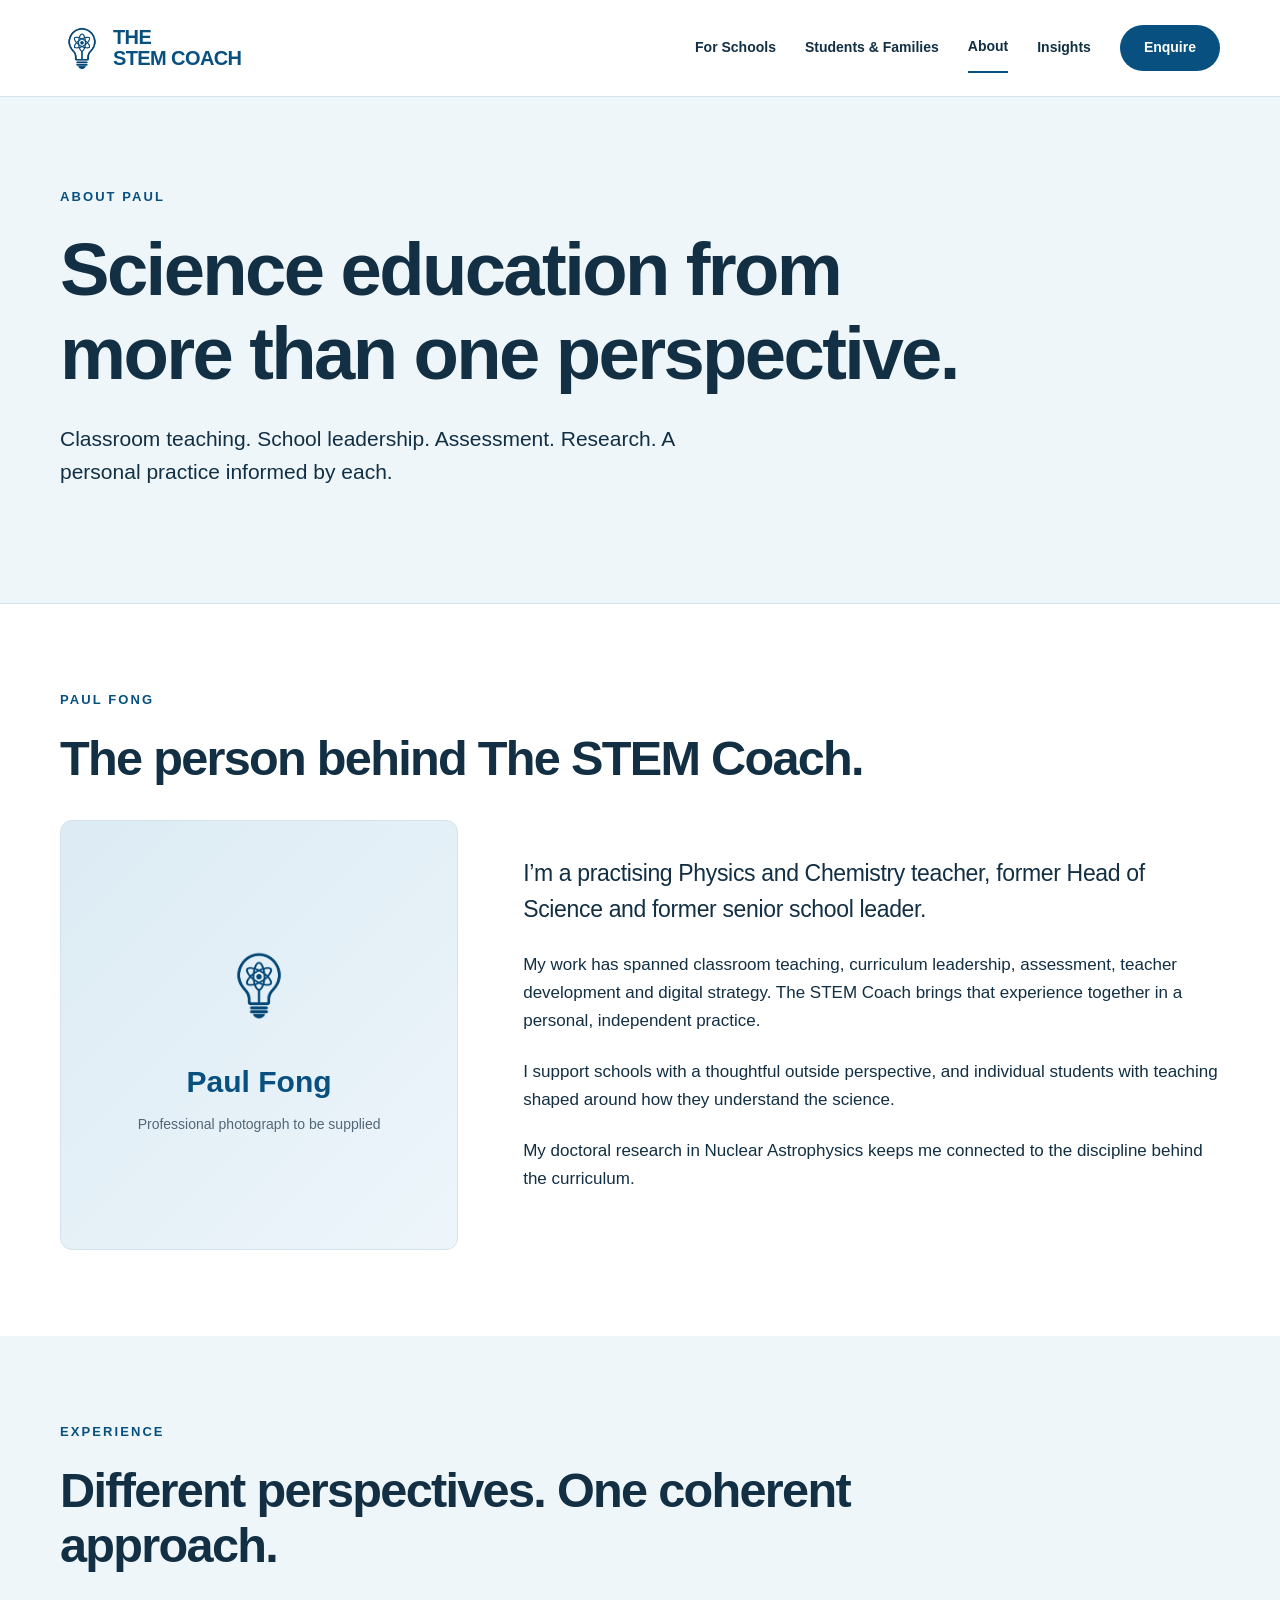
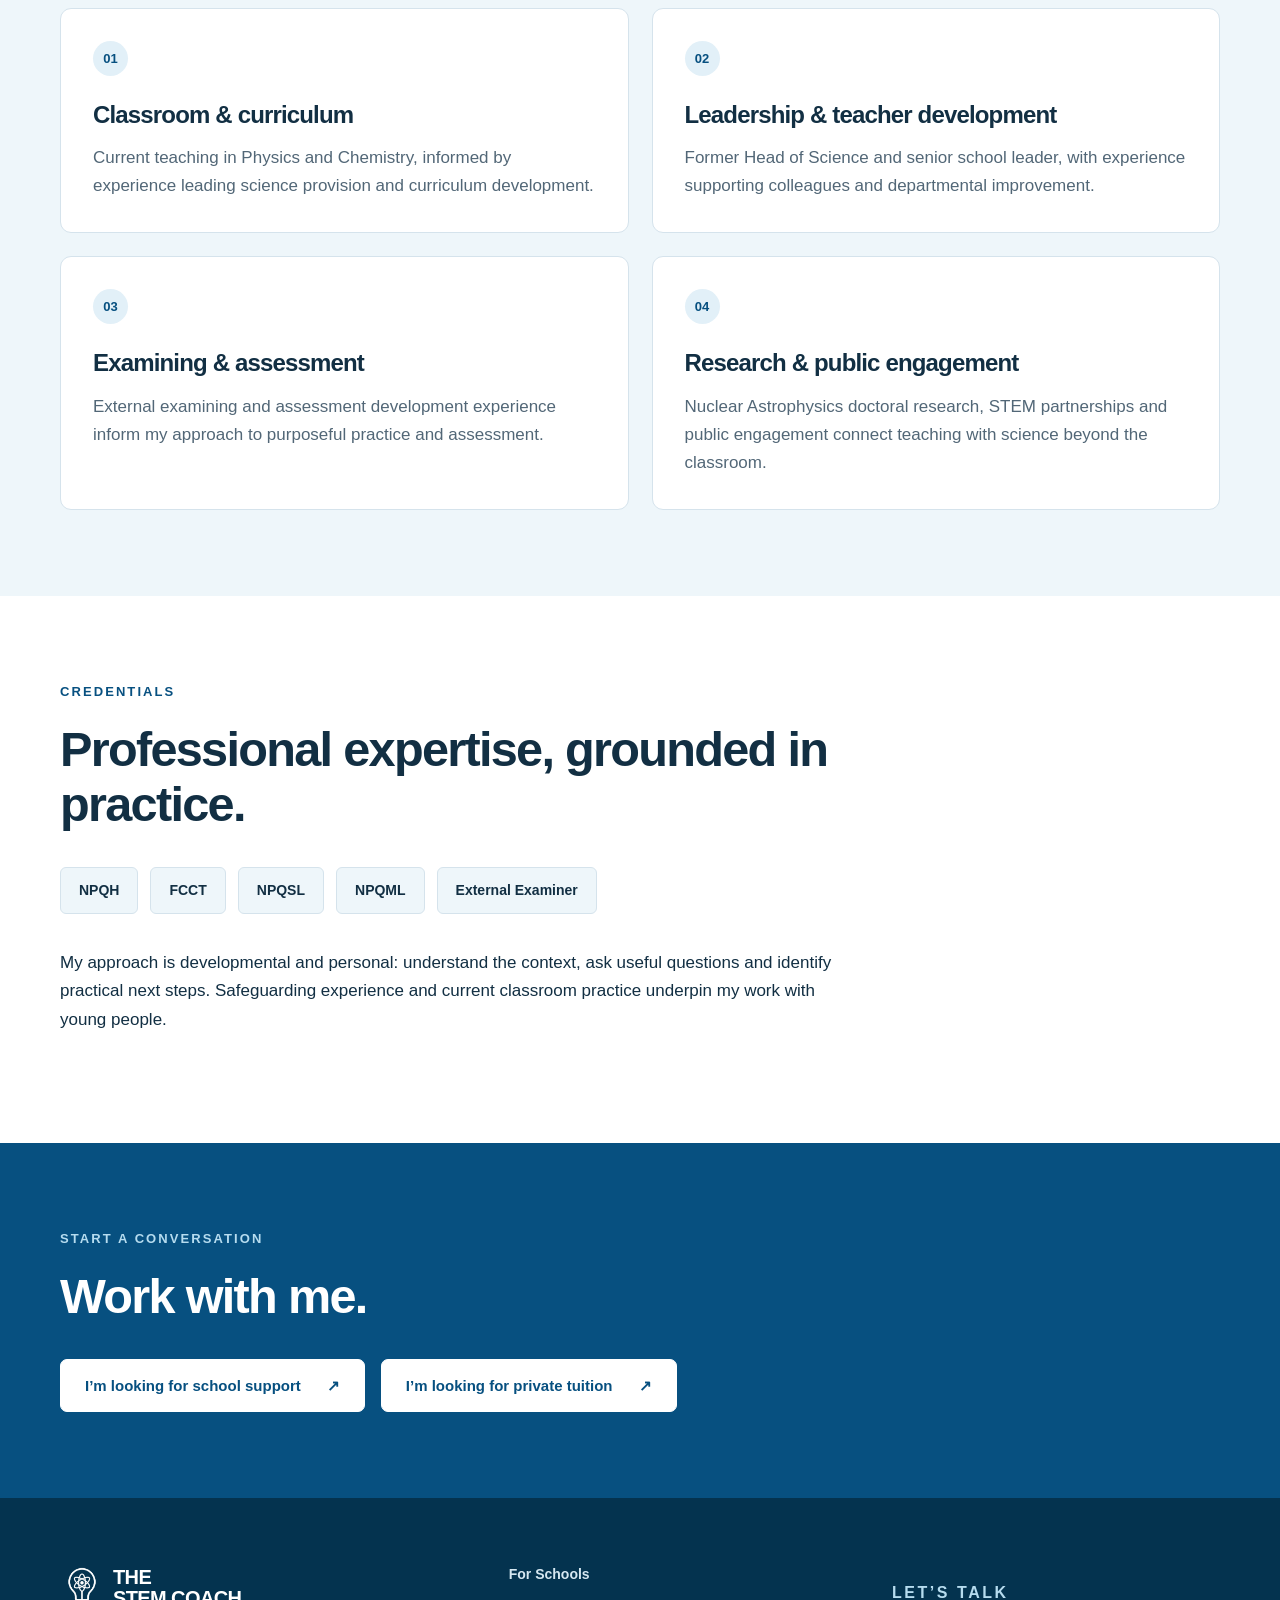
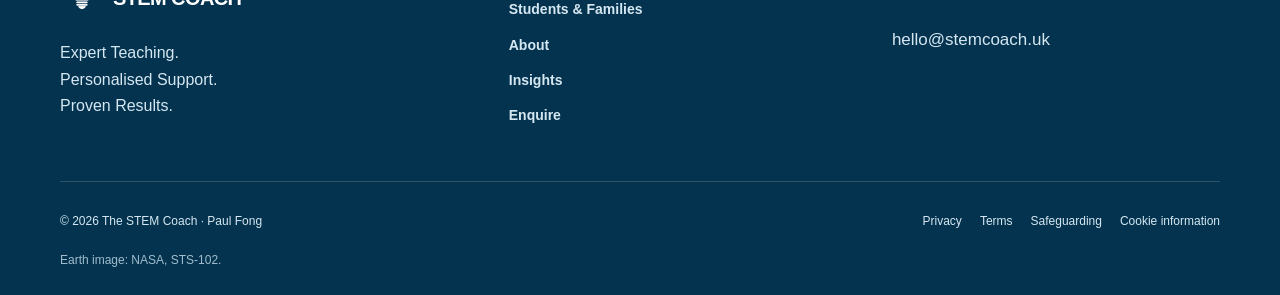
==== about/index.html @ f901c946 "Add files via upload" ====
<!doctype html><html lang="en-GB"><head><meta charset="UTF-8"><meta name="viewport" content="width=device-width,initial-scale=1"><title>About Paul Fong | The STEM Coach</title><meta name="description" content="Meet Paul Fong: Physics and Chemistry teacher, former school leader, examiner, NPQH, FCCT and Nuclear Astrophysics doctoral researcher."><meta property="og:title" content="About Paul Fong | The STEM Coach"><meta property="og:description" content="Meet Paul Fong: Physics and Chemistry teacher, former school leader, examiner, NPQH, FCCT and Nuclear Astrophysics doctoral researcher."><meta property="og:type" content="website"><meta property="og:locale" content="en_GB"><link rel="icon" href="/favicon.svg" type="image/svg+xml"><link rel="stylesheet" href="/style.css"><script defer src="/app.js"></script></head><body><a class="skip" href="#main">Skip to content</a><header><div class="wrap nav-wrap"><a class="brand" href="/" aria-label="The STEM Coach home"><img class="brand-mark" src="/stem-coach-logo.png" alt="" width="44" height="60"><span>THE<br>STEM COACH</span></a><button class="menu-toggle" aria-label="Open navigation" aria-expanded="false" aria-controls="main-nav">Menu <span>☰</span></button><nav id="main-nav" aria-label="Main navigation"><a href="/schools" class=" " >For Schools</a><a href="/tuition" class=" " >Students & Families</a><a href="/about" class="active " aria-current=page>About</a><a href="/insights" class=" " >Insights</a><a href="/enquire" class=" nav-cta" >Enquire</a></nav></div></header><main id="main"><section class="hero inner"><div class="wrap"><p class="eyebrow">ABOUT PAUL</p><h1>Science education from<br>more than one perspective.</h1><p class="lede">Classroom teaching. School leadership. Assessment. Research. A personal practice informed by each.</p><div class="actions"></div></div></section><section class="section "><div class="wrap"><p class="eyebrow">PAUL FONG</p><h2>The person behind The STEM Coach.</h2><div class="bio"><div class="portrait"><img class="portrait-mark" src="/stem-coach-logo.png" alt="" width="70" height="100"><p>Paul Fong</p><small>Professional photograph to be supplied</small></div><div><p class="large">I’m a practising Physics and Chemistry teacher, former Head of Science and former senior school leader.</p><p>My work has spanned classroom teaching, curriculum leadership, assessment, teacher development and digital strategy. The STEM Coach brings that experience together in a personal, independent practice.</p><p>I support schools with a thoughtful outside perspective, and individual students with teaching shaped around how they understand the science.</p><p>My doctoral research in Nuclear Astrophysics keeps me connected to the discipline behind the curriculum.</p></div></div></div></section><section class="section pale"><div class="wrap"><p class="eyebrow">EXPERIENCE</p><h2>Different perspectives. One coherent approach.</h2><div class="grid "><article class="card"><span class="number">01</span><h3>Classroom & curriculum</h3><p>Current teaching in Physics and Chemistry, informed by experience leading science provision and curriculum development.</p></article><article class="card"><span class="number">02</span><h3>Leadership & teacher development</h3><p>Former Head of Science and senior school leader, with experience supporting colleagues and departmental improvement.</p></article><article class="card"><span class="number">03</span><h3>Examining & assessment</h3><p>External examining and assessment development experience inform my approach to purposeful practice and assessment.</p></article><article class="card"><span class="number">04</span><h3>Research & public engagement</h3><p>Nuclear Astrophysics doctoral research, STEM partnerships and public engagement connect teaching with science beyond the classroom.</p></article></div></div></section><section class="section "><div class="wrap"><p class="eyebrow">CREDENTIALS</p><h2>Professional expertise, grounded in practice.</h2><div class="credential-strip"><span>NPQH</span><span>FCCT</span><span>NPQSL</span><span>NPQML</span><span>External Examiner</span></div><p class="narrow">My approach is developmental and personal: understand the context, ask useful questions and identify practical next steps. Safeguarding experience and current classroom practice underpin my work with young people.</p></div></section><section class="section blue"><div class="wrap"><p class="eyebrow">START A CONVERSATION</p><h2>Work with me.</h2><div class="actions"><a class="button light" href="/enquire?type=school">I’m looking for school support <span aria-hidden="true">↗</span></a><a class="button light" href="/enquire?type=tuition">I’m looking for private tuition <span aria-hidden="true">↗</span></a></div></div></section></main><footer><div class="wrap"><div class="footer-top"><div><a class="brand" href="/" aria-label="The STEM Coach home"><img class="brand-mark" src="/stem-coach-logo.png" alt="" width="44" height="60"><span>THE<br>STEM COACH</span></a><p>Expert Teaching.<br>Personalised Support.<br>Proven Results.</p></div><nav aria-label="Footer navigation"><a href="/schools">For Schools</a><a href="/tuition">Students & Families</a><a href="/about">About</a><a href="/insights">Insights</a><a href="/enquire">Enquire</a></nav><div><p class="eyebrow">LET’S TALK</p><a href="mailto:hello@stemcoach.uk">hello@stemcoach.uk</a></div></div><div class="footer-bottom"><span>© 2026 The STEM Coach · Paul Fong</span><div><a href="/privacy">Privacy</a><a href="/terms">Terms</a><a href="/safeguarding">Safeguarding</a><a href="/cookies">Cookie information</a></div></div><p class="image-credit">Earth image: NASA, STS-102.</p></div></footer></body></html>
---- style.css ----
:root{--blue:#075080;--deep:#04334f;--ink:#122f43;--muted:#526777;--pale:#eef6fa;--line:#d5e3ec;--white:#fff}*{box-sizing:border-box}html{scroll-behavior:smooth;scroll-padding-top:110px}body{margin:0;color:var(--ink);font-family:Arial,Helvetica,sans-serif;font-size:17px;line-height:1.65}h1,h2,h3,p{margin-top:0}h1,h2,h3{letter-spacing:-.035em;line-height:1.13}h1{font-size:clamp(2.7rem,5.8vw,5rem);max-width:950px;margin-bottom:26px}h2{font-size:clamp(2rem,3.8vw,3.2rem);max-width:820px;margin-bottom:35px}h3{font-size:1.5rem;margin-bottom:16px}p{margin-bottom:23px}a{color:var(--blue);text-decoration:none}a:hover{text-decoration:underline}button,input,textarea,select{font:inherit}button,a,input,textarea,select,summary{outline-offset:5px}*:focus-visible{outline:3px solid #2385bd}.wrap{width:min(1160px,calc(100% - 72px));margin:auto}.skip{position:fixed;top:-100px;left:15px;z-index:20;background:white;padding:14px}.skip:focus{top:10px}header{background:rgba(255,255,255,.98);border-bottom:1px solid var(--line);position:sticky;top:0;z-index:10}.nav-wrap{display:flex;align-items:center;justify-content:space-between;min-height:96px;gap:24px}.brand{display:flex;align-items:center;gap:9px;font-size:20px;line-height:1.05;font-weight:800;letter-spacing:-.03em;color:var(--blue);flex-shrink:0}.brand:hover{text-decoration:none}.brand svg{width:44px;height:60px}nav{display:flex;gap:29px;align-items:center}nav a{font-size:14px;font-weight:600;color:var(--ink);white-space:nowrap;padding:12px 0}.nav-cta{background:var(--blue);color:white;padding:11px 24px;border-radius:30px}nav .active:not(.nav-cta){border-bottom:2px solid var(--blue)}.menu-toggle{display:none}.hero{padding:90px 0 86px}.hero .lede{font-size:21px;max-width:680px;line-height:1.6}.hero.inner{background:var(--pale);border-bottom:1px solid var(--line)}.hero.earth{color:white;background:linear-gradient(90deg,rgba(0,24,41,.92),rgba(0,37,60,.54)),url('/earth.jpg') center 54%/cover;min-height:630px;display:flex;align-items:center}.hero.earth h1{font-size:clamp(3.3rem,6.8vw,5.9rem);max-width:900px}.eyebrow{font-size:13px;font-weight:700;letter-spacing:.16em;color:var(--blue);margin-bottom:20px;line-height:1.6}.earth .eyebrow,.blue .eyebrow{color:#b6dcef}.actions{display:flex;flex-wrap:wrap;gap:16px;align-items:center;margin-top:28px}.button{display:inline-flex;align-items:center;justify-content:space-between;gap:26px;background:var(--blue);color:white;border:1px solid var(--blue);padding:15px 24px;border-radius:7px;font-size:15px;font-weight:700;line-height:1.4;cursor:pointer;min-height:52px;transition:background .2s,transform .2s}.button:hover{background:var(--deep);text-decoration:none;transform:translateY(-2px)}.button.light{background:white;color:var(--blue);border-color:white}.button.light:hover{background:#e6f3fa}.earth .button:first-child{background:rgba(4,76,123,.7);color:white;border-color:#b6dcef}.text-link{padding:14px 10px;font-size:15px;font-weight:700}.credentials{font-size:14px;color:#d5e8f5;margin-top:42px;margin-bottom:0}.subject-line{font-size:15px;font-weight:600;margin:0}.section{padding:86px 0}.pale{background:var(--pale)}.blue{background:var(--blue);color:white}.routes{display:grid;grid-template-columns:1fr 1fr;gap:28px}.route{border:1px solid var(--line);border-radius:12px;padding:43px;background:var(--pale)}.route:nth-child(2){background:white}.route h3{font-size:2.3rem}.route p:not(.eyebrow){max-width:430px;color:var(--muted)}.split{display:grid;grid-template-columns:1.3fr 1fr;gap:70px;align-items:center}.large{font-size:23px;line-height:1.6;letter-spacing:-.015em}.narrow{max-width:800px}.price-panel{padding:34px 38px;border-radius:12px;background:white;border:1px solid var(--line)}.price{font-size:3.5rem;line-height:1.2;font-weight:700;letter-spacing:-.045em;margin-bottom:12px;color:var(--blue)}.price span{font-size:18px;font-weight:400;letter-spacing:0}.inline-price{font-size:26px;font-weight:700;color:var(--blue)}.inline-price span{font-size:17px;font-weight:400}blockquote{margin:0;border-left:3px solid var(--blue);padding-left:36px;font-size:clamp(1.8rem,3vw,2.65rem);font-weight:700;line-height:1.3;letter-spacing:-.025em}.grid{display:grid;grid-template-columns:repeat(3,1fr);gap:23px}.grid:has(> :nth-child(4)){grid-template-columns:repeat(2,1fr)}.grid.two{grid-template-columns:repeat(2,1fr)}.card{padding:32px;background:white;border:1px solid var(--line);border-radius:11px}.card p{color:var(--muted);margin-bottom:0}.card .price{color:var(--blue);margin-bottom:18px}.card .button{margin-top:25px}.number{display:inline-flex;align-items:center;justify-content:center;width:35px;height:35px;font-size:13px;font-weight:700;color:var(--blue);background:#e2f0f8;border-radius:50%;margin-bottom:25px}.process .card{border-top:3px solid var(--blue)}.bio{display:grid;grid-template-columns:.8fr 1.4fr;gap:65px;align-items:center}.portrait{border:1px solid var(--line);border-radius:12px;background:linear-gradient(135deg,#dcebf4,#edf5fa);min-height:430px;display:flex;flex-direction:column;align-items:center;justify-content:center;text-align:center;color:var(--blue);padding:30px}.portrait svg{width:70px;height:100px}.portrait p{font-size:30px;font-weight:700;margin:22px 0 7px}.portrait small{font-size:14px;color:var(--muted)}.credentials-grid{display:grid;grid-template-columns:1fr 1fr;gap:8px 28px;margin:30px 0}.credentials-grid h3{font-size:12px;letter-spacing:.12em;text-transform:uppercase;margin-bottom:7px;color:var(--blue)}.credentials-grid p{font-size:15px;line-height:1.6;margin-bottom:17px}.ticks{padding-left:20px}.ticks li{padding-left:6px;margin-bottom:12px}.faqs{max-width:900px}details{border-bottom:1px solid var(--line)}summary{display:flex;align-items:center;justify-content:space-between;gap:20px;list-style:none;cursor:pointer;font-weight:600;padding:24px 0}summary::-webkit-details-marker{display:none}summary span{font-size:25px;color:var(--blue)}details[open] summary span{transform:rotate(45deg)}details p{max-width:780px;color:var(--muted);padding-right:30px}.credential-strip,.category-list{display:flex;flex-wrap:wrap;gap:12px;margin-bottom:35px}.credential-strip span,.category-list span{padding:11px 18px;border:1px solid var(--line);background:var(--pale);border-radius:6px;font-size:14px;font-weight:600}.article-placeholder small{display:block;margin-top:28px;font-size:13px;line-height:1.6;color:var(--muted)}.enquiry-layout{display:grid;grid-template-columns:1.8fr 1fr;gap:70px}form{max-width:760px}fieldset{padding:0;border:0;margin:0 0 30px}legend{font-weight:600;margin-bottom:15px}.type-options{display:flex;flex-wrap:wrap;gap:12px}.type-options label{padding:13px 15px;border:1px solid var(--line);border-radius:7px;font-size:14px;margin:0;cursor:pointer;background:var(--pale)}.type-options input{width:auto;margin-right:6px}.field-grid{display:grid;grid-template-columns:1fr 1fr;gap:20px}label{display:block;font-size:15px;font-weight:600;margin-bottom:22px}input:not([type=radio]),select,textarea{display:block;width:100%;border:1px solid #aebfcb;border-radius:5px;background:white;padding:13px 14px;margin-top:9px;color:var(--ink);min-height:49px}textarea{resize:vertical}.form-note{font-size:14px;color:var(--muted)}aside{background:var(--pale);padding:32px;border-radius:10px;align-self:start}aside h3{font-size:27px}aside p{font-size:16px}.email{font-size:16px;font-weight:600;overflow-wrap:anywhere}hr{border:0;border-top:1px solid var(--line);margin:28px 0}.confirmation{padding:25px;background:var(--pale);border:1px solid var(--line);border-radius:7px;margin-top:30px}.confirmation textarea{font-size:14px}.confirmation button{margin-top:18px}footer{background:var(--deep);color:#d5e7f1;padding:60px 0 24px}footer .brand{color:white}footer a{color:#d5e7f1}footer .eyebrow{color:#b6dcef}.footer-top{display:grid;grid-template-columns:1.2fr 1fr 1fr;gap:55px}.footer-top p{font-size:16px;margin-top:22px}.footer-top nav{display:flex;flex-direction:column;align-items:flex-start;gap:2px}.footer-top nav a{font-size:14px;padding:5px 0}.footer-bottom{display:flex;justify-content:space-between;gap:25px;padding-top:30px;margin-top:38px;border-top:1px solid #315368;font-size:12px}.footer-bottom div{display:flex;flex-wrap:wrap;gap:18px}.image-credit{font-size:12px;color:#a1bdcd;margin:20px 0 0}@media(min-width:1400px){.hero.earth{min-height:700px}}@media(max-width:1000px){nav{gap:17px}.nav-wrap{min-height:86px}.brand{font-size:17px}.wrap{width:calc(100% - 48px)}.section{padding:65px 0}.split,.bio{gap:35px}.enquiry-layout{gap:30px}.route{padding:30px}.grid{grid-template-columns:repeat(2,1fr)}.portrait{min-height:380px}}@media(max-width:760px){.wrap{width:calc(100% - 36px)}.nav-wrap{min-height:78px}.brand{font-size:17px}.brand svg{height:45px;width:34px}.menu-toggle{display:flex;gap:12px;align-items:center;padding:10px 13px;border:1px solid var(--line);border-radius:5px;background:white;color:var(--blue);font-size:14px;min-height:44px}header nav{display:none;position:absolute;left:0;right:0;top:100%;background:white;border-bottom:1px solid var(--line);padding:15px 20px 22px;align-items:stretch;gap:0}header nav.open{display:flex;flex-direction:column}header nav a{padding:14px 10px}header nav .nav-cta{margin-top:8px;text-align:center}.hero{padding:53px 0}.hero.earth{min-height:570px;background-position:58% center}.hero.earth h1{font-size:3.5rem}.hero .lede{font-size:18px}.hero .lede br{display:none}.credentials{font-size:12px;line-height:1.8;margin-top:30px}.actions{gap:12px}.hero .actions .button{width:100%}.section{padding:53px 0}h2{margin-bottom:27px}.eyebrow{font-size:12px;margin-bottom:16px}.routes,.split,.bio,.enquiry-layout,.grid,.grid.two,.grid:has(> :nth-child(4)){grid-template-columns:1fr;gap:22px}.route{padding:29px}.route h3{font-size:2rem}.large{font-size:20px}.price-panel{padding:28px}.card{padding:27px}.bio .portrait{min-height:280px}.credentials-grid{gap:10px 18px}.blue .actions .button{width:100%}blockquote{padding-left:25px;margin:10px 0}.field-grid{grid-template-columns:1fr;gap:0}.type-options{flex-direction:column}.type-options label{min-height:48px}aside{padding:28px}.footer-top{grid-template-columns:1fr 1fr;gap:30px}.footer-top>div:last-child{grid-column:1/-1}.footer-bottom{flex-direction:column}.footer-bottom div{gap:13px}.subject-line{font-size:14px;width:100%;margin-top:8px}.inline-price{width:100%}.inline-price span{font-size:15px}}@media(prefers-reduced-motion:reduce){html{scroll-behavior:auto}*{transition:none!important}}

/* Supplied STEM Coach brand mark, recoloured for each surface. */
.brand-mark{width:44px;height:60px;object-fit:contain;flex-shrink:0}
footer .brand-mark{filter:brightness(0) invert(1)}
.portrait-mark{width:70px;height:100px;object-fit:contain}
@media(max-width:760px){.brand-mark{width:34px;height:45px}}
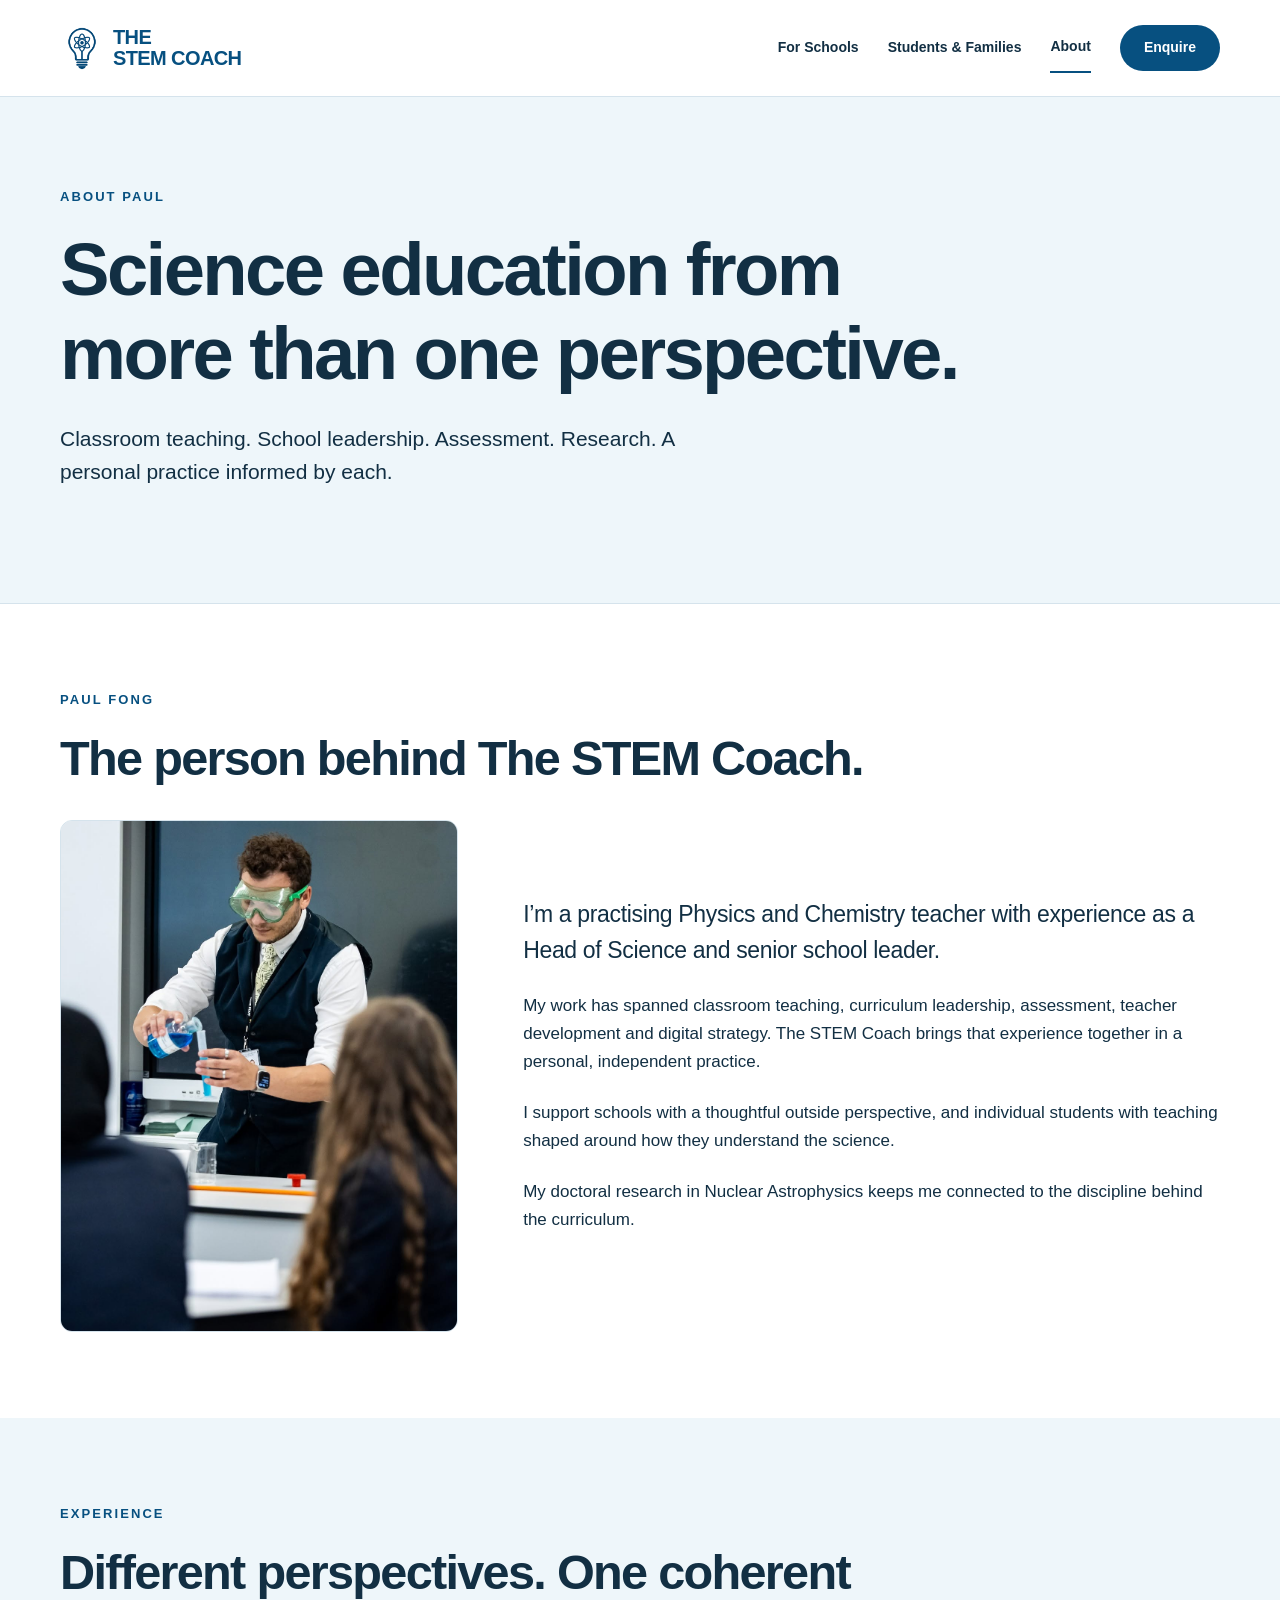
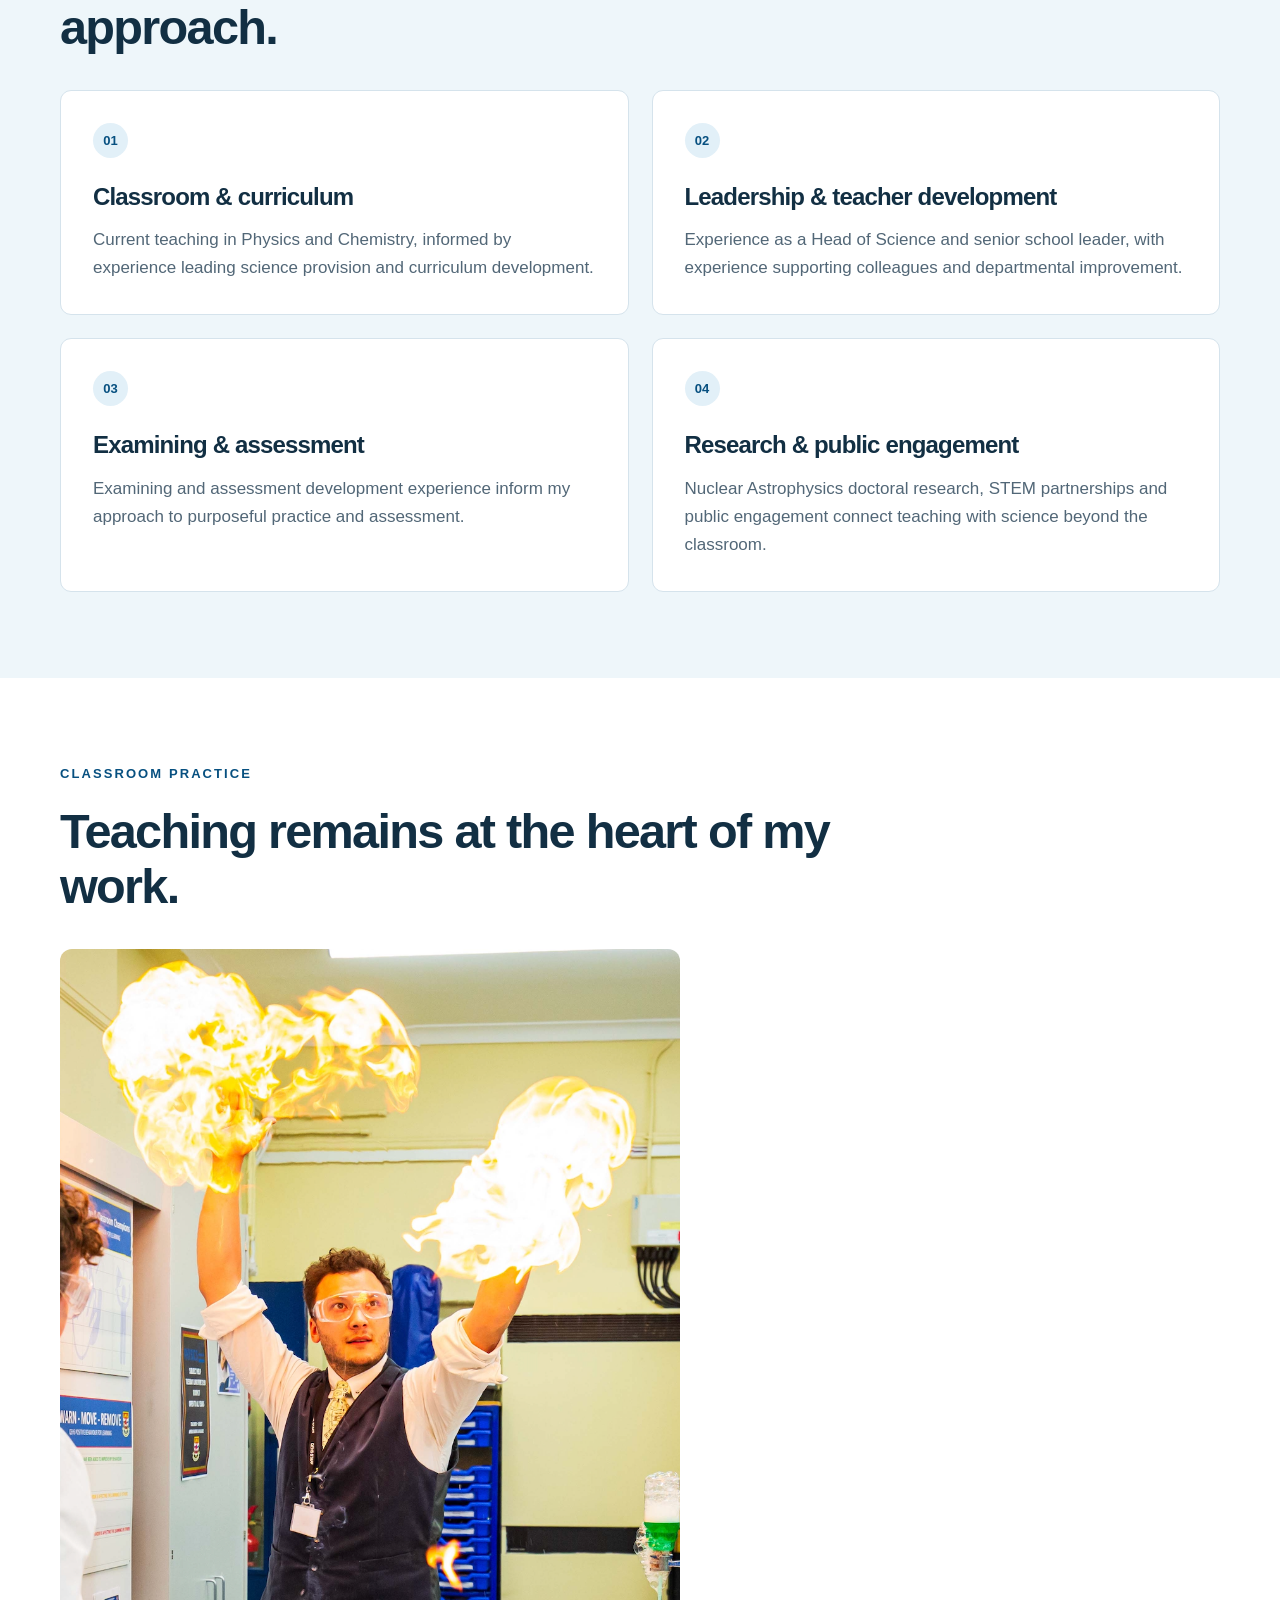
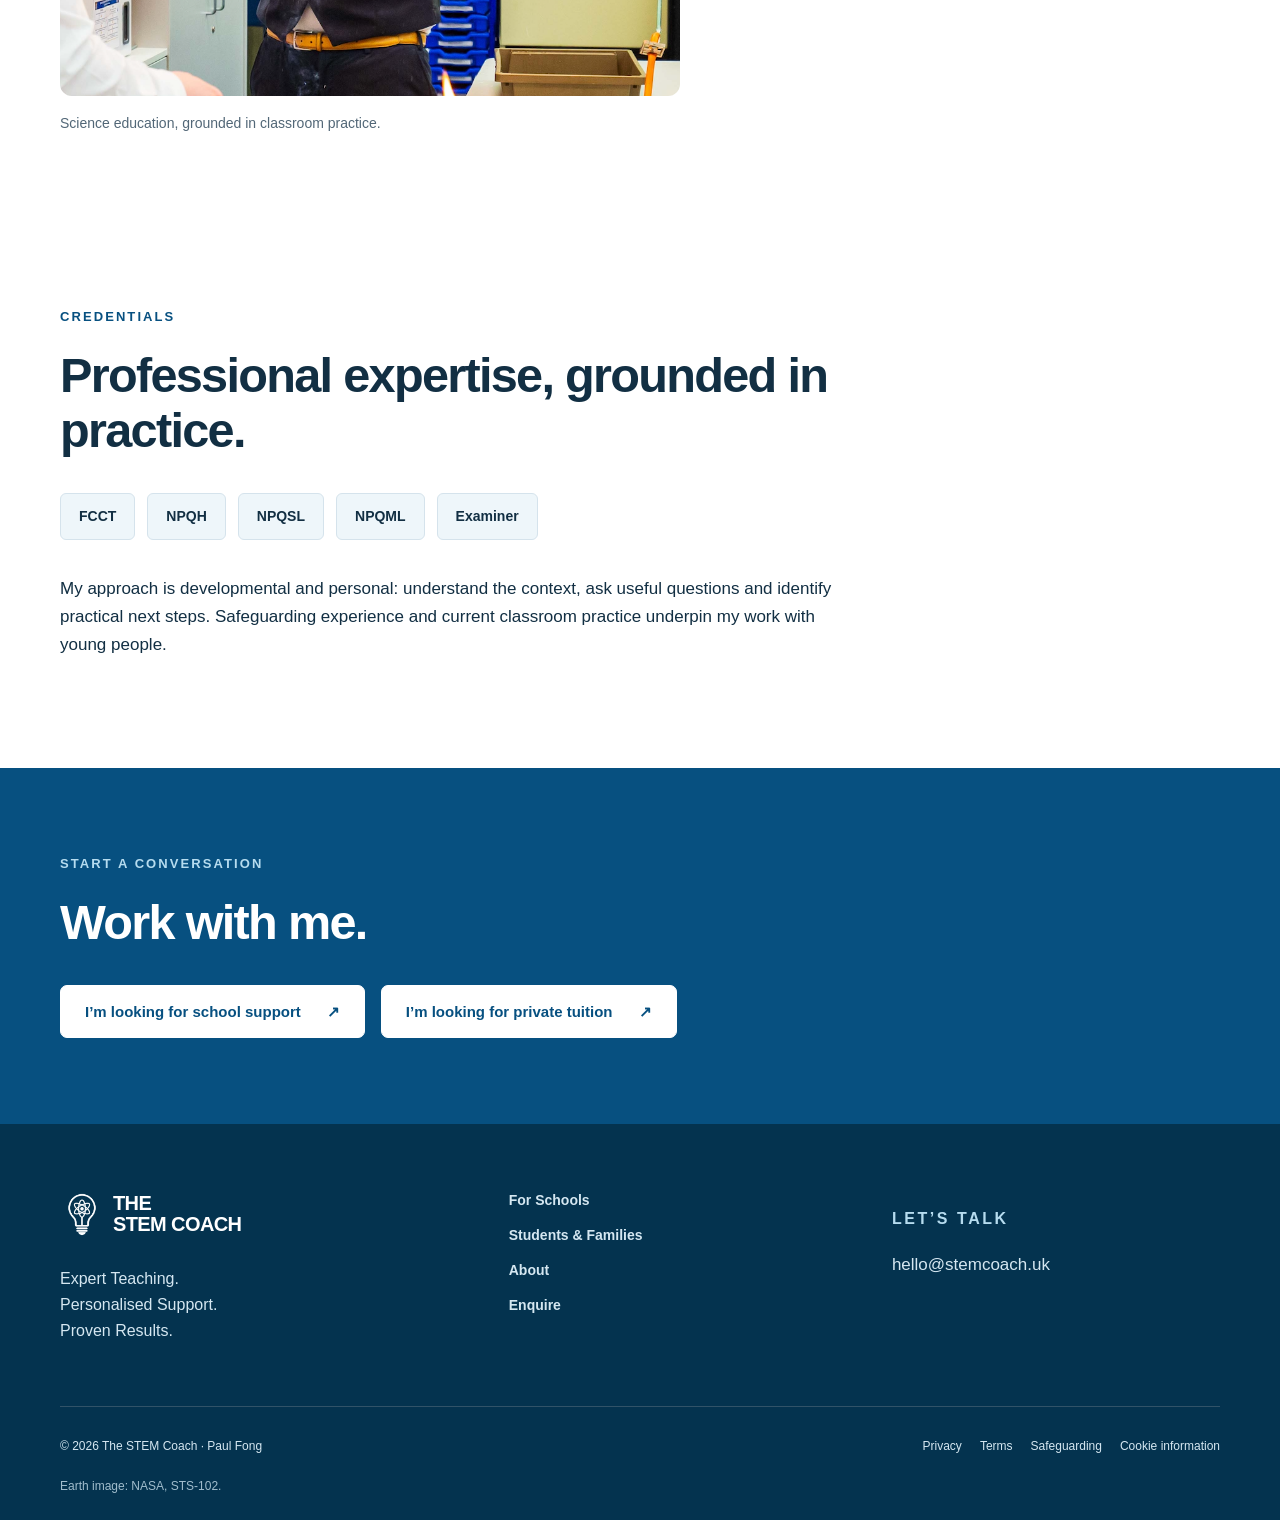
==== commit 67795544: "Add files via upload" ====
--- a/about/index.html
+++ b/about/index.html
@@ -1 +1 @@
-<!doctype html><html lang="en-GB"><head><meta charset="UTF-8"><meta name="viewport" content="width=device-width,initial-scale=1"><title>About Paul Fong | The STEM Coach</title><meta name="description" content="Meet Paul Fong: Physics and Chemistry teacher, former school leader, examiner, NPQH, FCCT and Nuclear Astrophysics doctoral researcher."><meta property="og:title" content="About Paul Fong | The STEM Coach"><meta property="og:description" content="Meet Paul Fong: Physics and Chemistry teacher, former school leader, examiner, NPQH, FCCT and Nuclear Astrophysics doctoral researcher."><meta property="og:type" content="website"><meta property="og:locale" content="en_GB"><link rel="icon" href="/favicon.svg" type="image/svg+xml"><link rel="stylesheet" href="/style.css"><script defer src="/app.js"></script></head><body><a class="skip" href="#main">Skip to content</a><header><div class="wrap nav-wrap"><a class="brand" href="/" aria-label="The STEM Coach home"><img class="brand-mark" src="/stem-coach-logo.png" alt="" width="44" height="60"><span>THE<br>STEM COACH</span></a><button class="menu-toggle" aria-label="Open navigation" aria-expanded="false" aria-controls="main-nav">Menu <span>☰</span></button><nav id="main-nav" aria-label="Main navigation"><a href="/schools" class=" " >For Schools</a><a href="/tuition" class=" " >Students & Families</a><a href="/about" class="active " aria-current=page>About</a><a href="/insights" class=" " >Insights</a><a href="/enquire" class=" nav-cta" >Enquire</a></nav></div></header><main id="main"><section class="hero inner"><div class="wrap"><p class="eyebrow">ABOUT PAUL</p><h1>Science education from<br>more than one perspective.</h1><p class="lede">Classroom teaching. School leadership. Assessment. Research. A personal practice informed by each.</p><div class="actions"></div></div></section><section class="section "><div class="wrap"><p class="eyebrow">PAUL FONG</p><h2>The person behind The STEM Coach.</h2><div class="bio"><div class="portrait"><img class="portrait-mark" src="/stem-coach-logo.png" alt="" width="70" height="100"><p>Paul Fong</p><small>Professional photograph to be supplied</small></div><div><p class="large">I’m a practising Physics and Chemistry teacher, former Head of Science and former senior school leader.</p><p>My work has spanned classroom teaching, curriculum leadership, assessment, teacher development and digital strategy. The STEM Coach brings that experience together in a personal, independent practice.</p><p>I support schools with a thoughtful outside perspective, and individual students with teaching shaped around how they understand the science.</p><p>My doctoral research in Nuclear Astrophysics keeps me connected to the discipline behind the curriculum.</p></div></div></div></section><section class="section pale"><div class="wrap"><p class="eyebrow">EXPERIENCE</p><h2>Different perspectives. One coherent approach.</h2><div class="grid "><article class="card"><span class="number">01</span><h3>Classroom & curriculum</h3><p>Current teaching in Physics and Chemistry, informed by experience leading science provision and curriculum development.</p></article><article class="card"><span class="number">02</span><h3>Leadership & teacher development</h3><p>Former Head of Science and senior school leader, with experience supporting colleagues and departmental improvement.</p></article><article class="card"><span class="number">03</span><h3>Examining & assessment</h3><p>External examining and assessment development experience inform my approach to purposeful practice and assessment.</p></article><article class="card"><span class="number">04</span><h3>Research & public engagement</h3><p>Nuclear Astrophysics doctoral research, STEM partnerships and public engagement connect teaching with science beyond the classroom.</p></article></div></div></section><section class="section "><div class="wrap"><p class="eyebrow">CREDENTIALS</p><h2>Professional expertise, grounded in practice.</h2><div class="credential-strip"><span>NPQH</span><span>FCCT</span><span>NPQSL</span><span>NPQML</span><span>External Examiner</span></div><p class="narrow">My approach is developmental and personal: understand the context, ask useful questions and identify practical next steps. Safeguarding experience and current classroom practice underpin my work with young people.</p></div></section><section class="section blue"><div class="wrap"><p class="eyebrow">START A CONVERSATION</p><h2>Work with me.</h2><div class="actions"><a class="button light" href="/enquire?type=school">I’m looking for school support <span aria-hidden="true">↗</span></a><a class="button light" href="/enquire?type=tuition">I’m looking for private tuition <span aria-hidden="true">↗</span></a></div></div></section></main><footer><div class="wrap"><div class="footer-top"><div><a class="brand" href="/" aria-label="The STEM Coach home"><img class="brand-mark" src="/stem-coach-logo.png" alt="" width="44" height="60"><span>THE<br>STEM COACH</span></a><p>Expert Teaching.<br>Personalised Support.<br>Proven Results.</p></div><nav aria-label="Footer navigation"><a href="/schools">For Schools</a><a href="/tuition">Students & Families</a><a href="/about">About</a><a href="/insights">Insights</a><a href="/enquire">Enquire</a></nav><div><p class="eyebrow">LET’S TALK</p><a href="mailto:hello@stemcoach.uk">hello@stemcoach.uk</a></div></div><div class="footer-bottom"><span>© 2026 The STEM Coach · Paul Fong</span><div><a href="/privacy">Privacy</a><a href="/terms">Terms</a><a href="/safeguarding">Safeguarding</a><a href="/cookies">Cookie information</a></div></div><p class="image-credit">Earth image: NASA, STS-102.</p></div></footer></body></html>+<!doctype html><html lang="en-GB"><head><meta charset="UTF-8"><meta name="viewport" content="width=device-width,initial-scale=1"><title>About Paul Fong | The STEM Coach</title><meta name="description" content="Meet Paul Fong: Physics and Chemistry teacher, former school leader, examiner, NPQH, FCCT and Nuclear Astrophysics doctoral researcher."><meta property="og:title" content="About Paul Fong | The STEM Coach"><meta property="og:description" content="Meet Paul Fong: Physics and Chemistry teacher, former school leader, examiner, NPQH, FCCT and Nuclear Astrophysics doctoral researcher."><meta property="og:type" content="website"><meta property="og:locale" content="en_GB"><link rel="icon" href="/favicon.svg" type="image/svg+xml"><link rel="stylesheet" href="/style.css"><script defer src="/app.js"></script></head><body><a class="skip" href="#main">Skip to content</a><header><div class="wrap nav-wrap"><a class="brand" href="/" aria-label="The STEM Coach home"><img class="brand-mark" src="/stem-coach-logo.png" alt="" width="44" height="60"><span>THE<br>STEM COACH</span></a><button class="menu-toggle" aria-label="Open navigation" aria-expanded="false" aria-controls="main-nav">Menu <span>☰</span></button><nav id="main-nav" aria-label="Main navigation"><a href="/schools" class=" " >For Schools</a><a href="/tuition" class=" " >Students & Families</a><a href="/about" class="active " aria-current=page>About</a><a href="/enquire" class=" nav-cta" >Enquire</a></nav></div></header><main id="main"><section class="hero inner"><div class="wrap"><p class="eyebrow">ABOUT PAUL</p><h1>Science education from<br>more than one perspective.</h1><p class="lede">Classroom teaching. School leadership. Assessment. Research. A personal practice informed by each.</p><div class="actions"></div></div></section><section class="section "><div class="wrap"><p class="eyebrow">PAUL FONG</p><h2>The person behind The STEM Coach.</h2><div class="bio"><figure class="portrait teaching-photo"><img src="/paul-teaching.jpg" alt="Paul Fong teaching a chemistry practical, pouring a blue solution into a test tube." width="1920" height="1280" loading="lazy"></figure><div><p class="large">I’m a practising Physics and Chemistry teacher with experience as a Head of Science and senior school leader.</p><p>My work has spanned classroom teaching, curriculum leadership, assessment, teacher development and digital strategy. The STEM Coach brings that experience together in a personal, independent practice.</p><p>I support schools with a thoughtful outside perspective, and individual students with teaching shaped around how they understand the science.</p><p>My doctoral research in Nuclear Astrophysics keeps me connected to the discipline behind the curriculum.</p></div></div></div></section><section class="section pale"><div class="wrap"><p class="eyebrow">EXPERIENCE</p><h2>Different perspectives. One coherent approach.</h2><div class="grid "><article class="card"><span class="number">01</span><h3>Classroom & curriculum</h3><p>Current teaching in Physics and Chemistry, informed by experience leading science provision and curriculum development.</p></article><article class="card"><span class="number">02</span><h3>Leadership & teacher development</h3><p>Experience as a Head of Science and senior school leader, with experience supporting colleagues and departmental improvement.</p></article><article class="card"><span class="number">03</span><h3>Examining & assessment</h3><p>Examining and assessment development experience inform my approach to purposeful practice and assessment.</p></article><article class="card"><span class="number">04</span><h3>Research & public engagement</h3><p>Nuclear Astrophysics doctoral research, STEM partnerships and public engagement connect teaching with science beyond the classroom.</p></article></div></div></section><section class="section "><div class="wrap"><p class="eyebrow">CLASSROOM PRACTICE</p><h2>Teaching remains at the heart of my work.</h2><figure class="demonstration-photo"><img src="/paul-demonstration.png" alt="Paul Fong wearing safety goggles while leading a classroom flame demonstration." width="980" height="1180" loading="lazy"><figcaption>Science education, grounded in classroom practice.</figcaption></figure></div></section><section class="section "><div class="wrap"><p class="eyebrow">CREDENTIALS</p><h2>Professional expertise, grounded in practice.</h2><div class="credential-strip"><span>FCCT</span><span>NPQH</span><span>NPQSL</span><span>NPQML</span><span>Examiner</span></div><p class="narrow">My approach is developmental and personal: understand the context, ask useful questions and identify practical next steps. Safeguarding experience and current classroom practice underpin my work with young people.</p></div></section><section class="section blue"><div class="wrap"><p class="eyebrow">START A CONVERSATION</p><h2>Work with me.</h2><div class="actions"><a class="button light" href="/enquire?type=school">I’m looking for school support <span aria-hidden="true">↗</span></a><a class="button light" href="/enquire?type=tuition">I’m looking for private tuition <span aria-hidden="true">↗</span></a></div></div></section></main><footer><div class="wrap"><div class="footer-top"><div><a class="brand" href="/" aria-label="The STEM Coach home"><img class="brand-mark" src="/stem-coach-logo.png" alt="" width="44" height="60"><span>THE<br>STEM COACH</span></a><p>Expert Teaching.<br>Personalised Support.<br>Proven Results.</p></div><nav aria-label="Footer navigation"><a href="/schools">For Schools</a><a href="/tuition">Students & Families</a><a href="/about">About</a><a href="/enquire">Enquire</a></nav><div><p class="eyebrow">LET’S TALK</p><a href="mailto:hello@stemcoach.uk">hello@stemcoach.uk</a></div></div><div class="footer-bottom"><span>© 2026 The STEM Coach · Paul Fong</span><div><a href="/privacy">Privacy</a><a href="/terms">Terms</a><a href="/safeguarding">Safeguarding</a><a href="/cookies">Cookie information</a></div></div><p class="image-credit">Earth image: NASA, STS-102.</p></div></footer></body></html>
--- a/style.css
+++ b/style.css
@@ -5,3 +5,28 @@
 footer .brand-mark{filter:brightness(0) invert(1)}
 .portrait-mark{width:70px;height:100px;object-fit:contain}
 @media(max-width:760px){.brand-mark{width:34px;height:45px}}
+
+/* Real classroom photographs and parent recommendations. */
+figure.teaching-photo{margin:0;padding:0;display:block;overflow:hidden;min-height:0;background:var(--pale)}
+.teaching-photo img{display:block;width:100%;height:510px;object-fit:cover;object-position:48% center}
+.demonstration-photo{margin:0;max-width:620px}
+.demonstration-photo img{display:block;width:100%;height:auto;border-radius:12px}
+.demonstration-photo figcaption{font-size:14px;color:var(--muted);margin-top:16px}
+.subject-icon{display:inline-flex;align-items:center;justify-content:center;width:48px;height:48px;color:var(--blue);background:#e2f0f8;border-radius:50%;margin-bottom:25px}
+.subject-icon svg{width:27px;height:27px}
+figure.testimonial{margin:0;display:flex;flex-direction:column}
+.quote-mark{font-size:58px;font-family:Georgia,serif;color:var(--blue);line-height:1;margin-bottom:10px}
+.testimonial blockquote{border:0;padding:0;font-size:18px;font-weight:400;letter-spacing:0;line-height:1.7;margin:0 0 28px}
+.testimonial figcaption{margin-top:auto;border-top:1px solid var(--line);padding-top:18px}
+.testimonial figcaption strong,.testimonial figcaption span,.testimonial figcaption small{display:block}
+.testimonial figcaption strong{font-size:15px}
+.testimonial figcaption span{font-size:14px;color:var(--muted)}
+.testimonial figcaption small{font-size:12px;color:var(--muted);margin-top:8px}
+@media(max-width:760px){.teaching-photo img{height:420px;object-position:48% center}.bio .teaching-photo{min-height:0}}
+
+.deliverables{list-style:none;padding:0;margin:0;display:grid;grid-template-columns:1fr 1fr;gap:0 42px;max-width:1000px}
+.deliverables li{padding:25px 0;border-top:1px solid var(--line)}
+.deliverables h3{font-size:20px;margin-bottom:12px}
+.deliverables p{color:var(--muted);margin-bottom:0}
+.schools-bio .teaching-photo img{height:390px}
+@media(max-width:760px){.deliverables{grid-template-columns:1fr}.schools-bio .teaching-photo img{height:380px}}
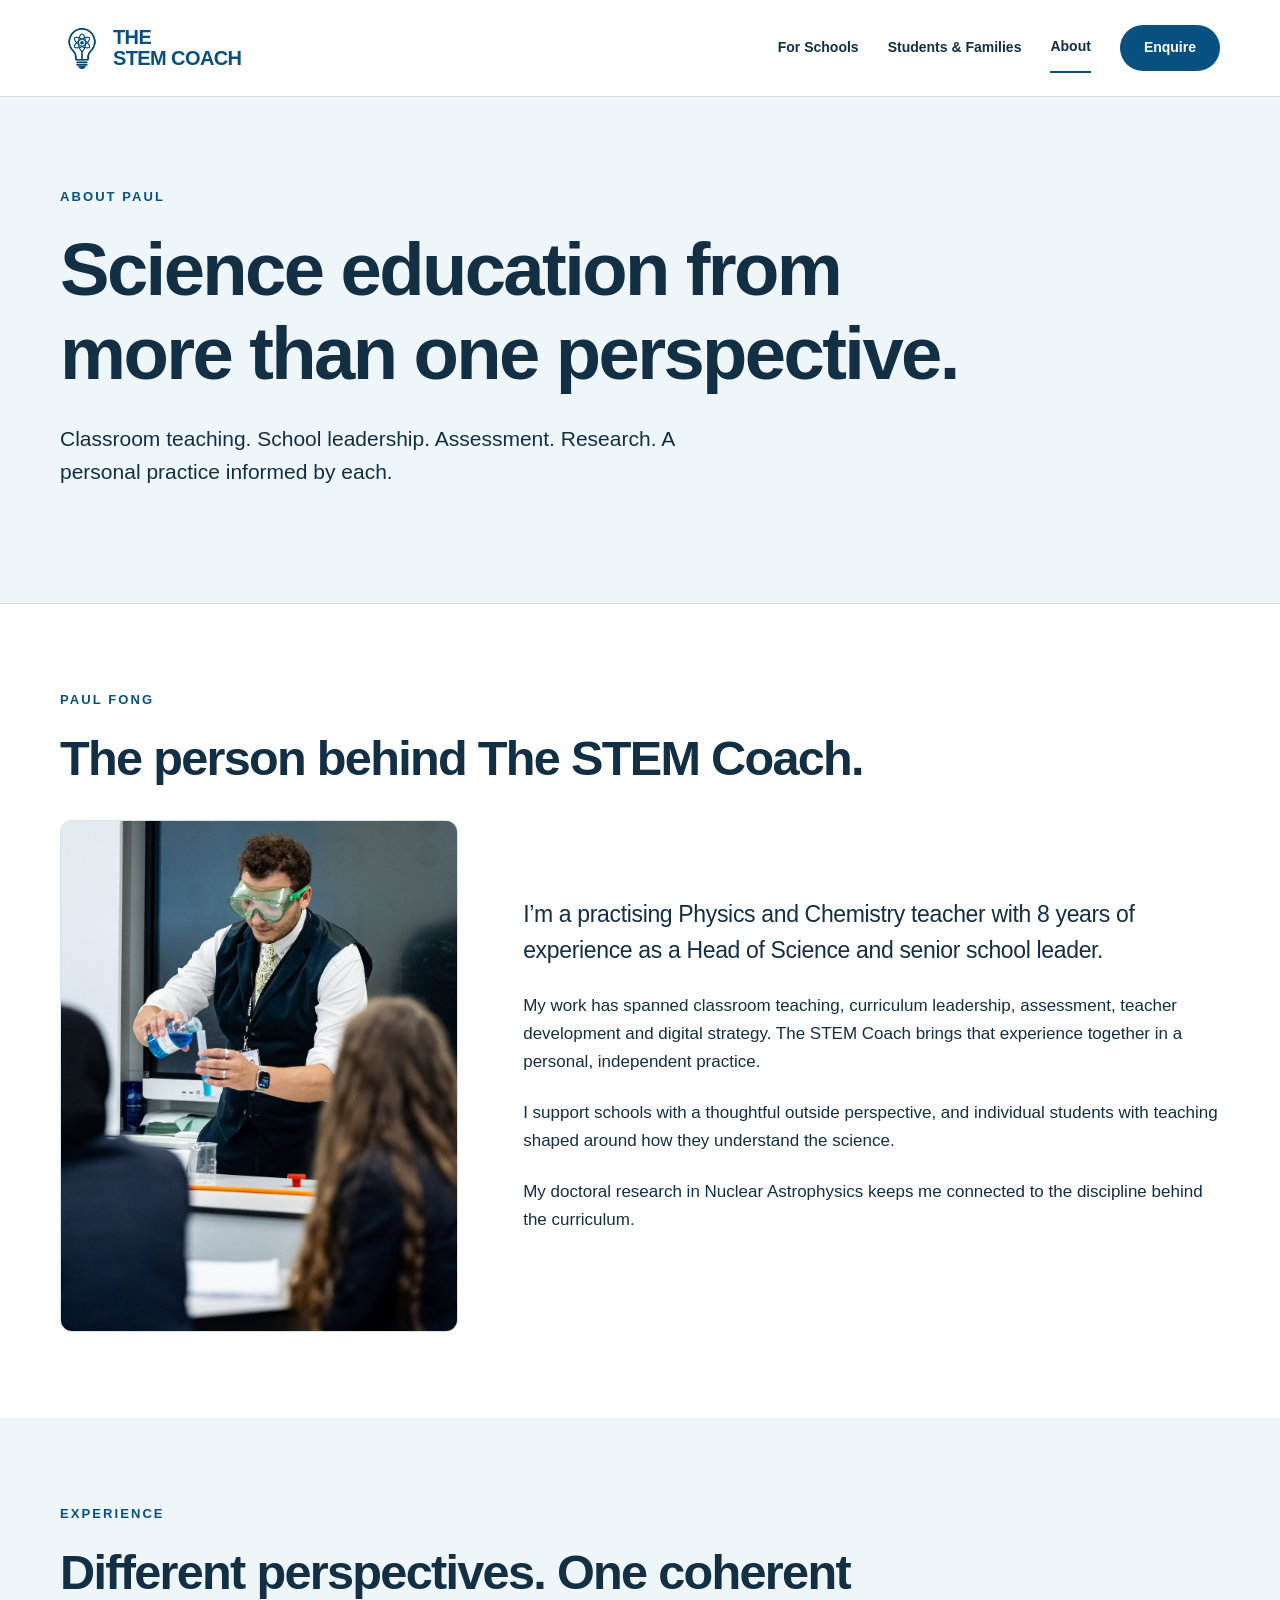
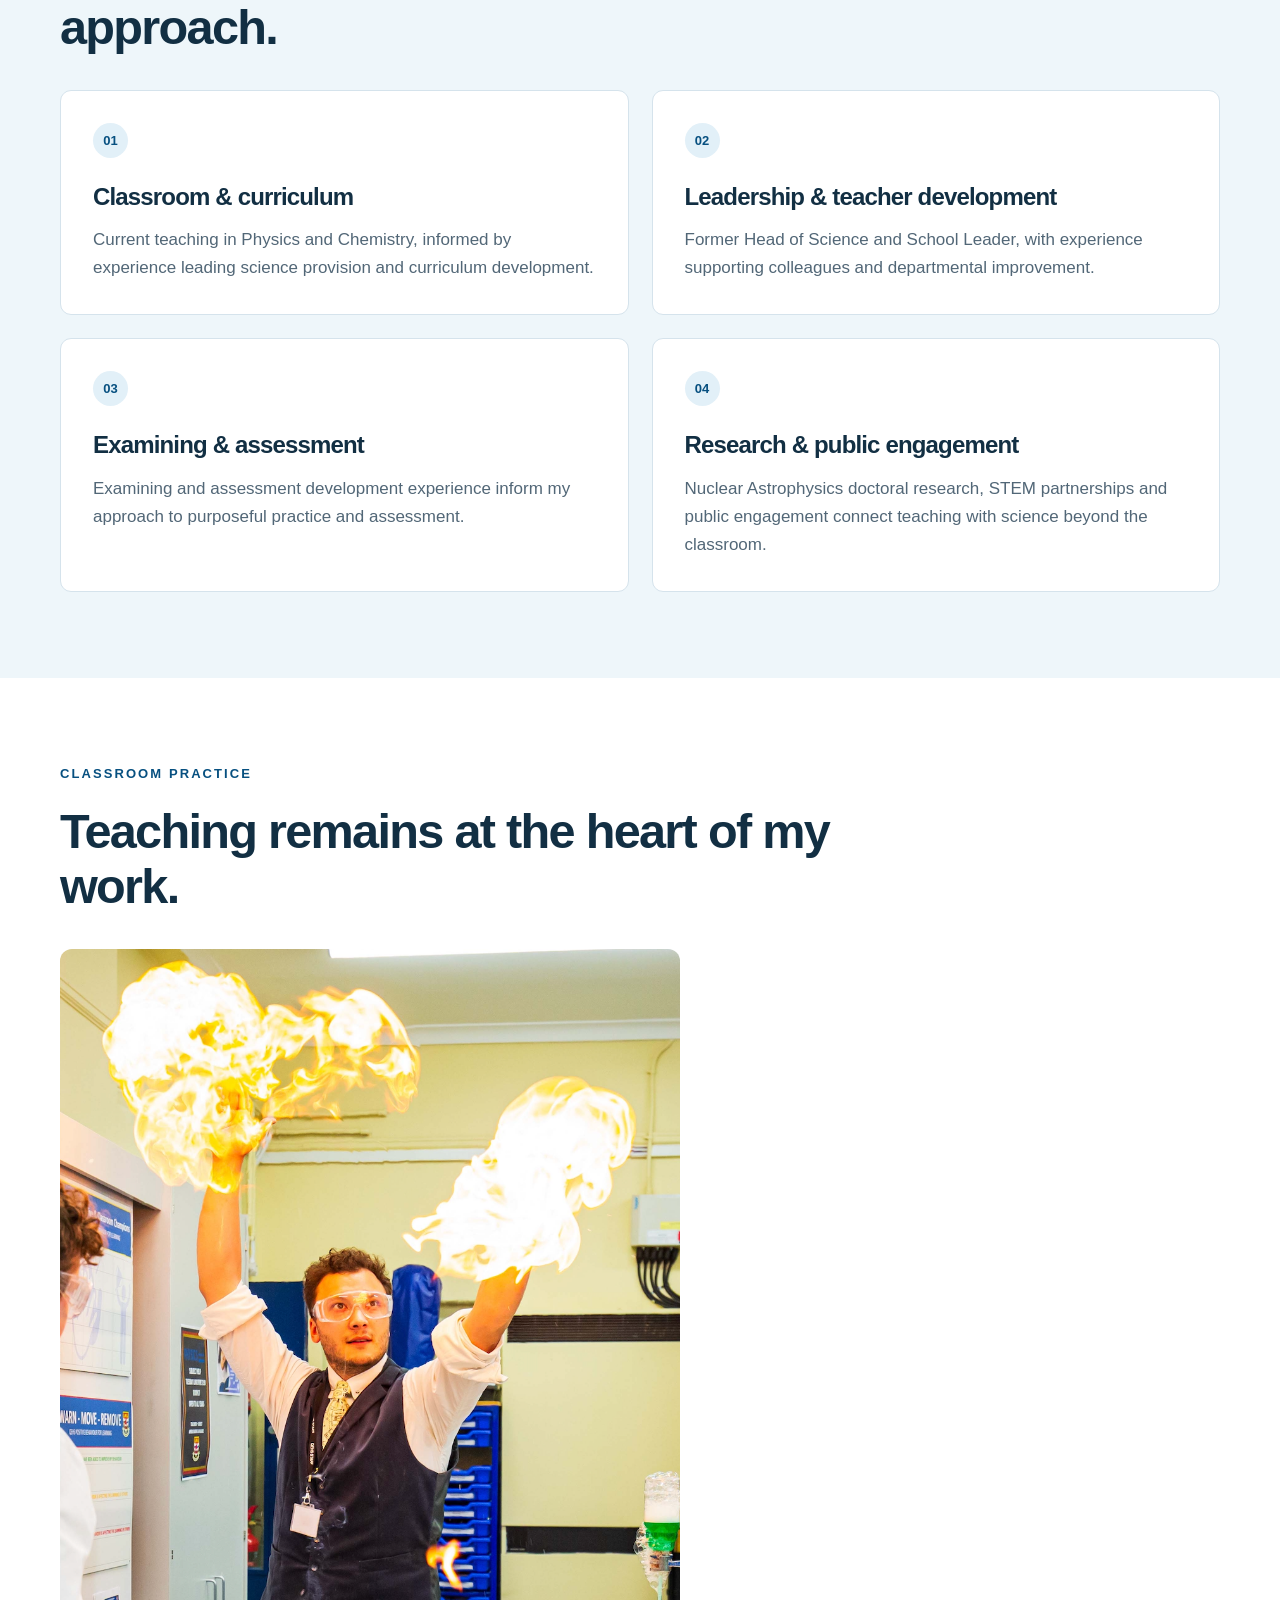
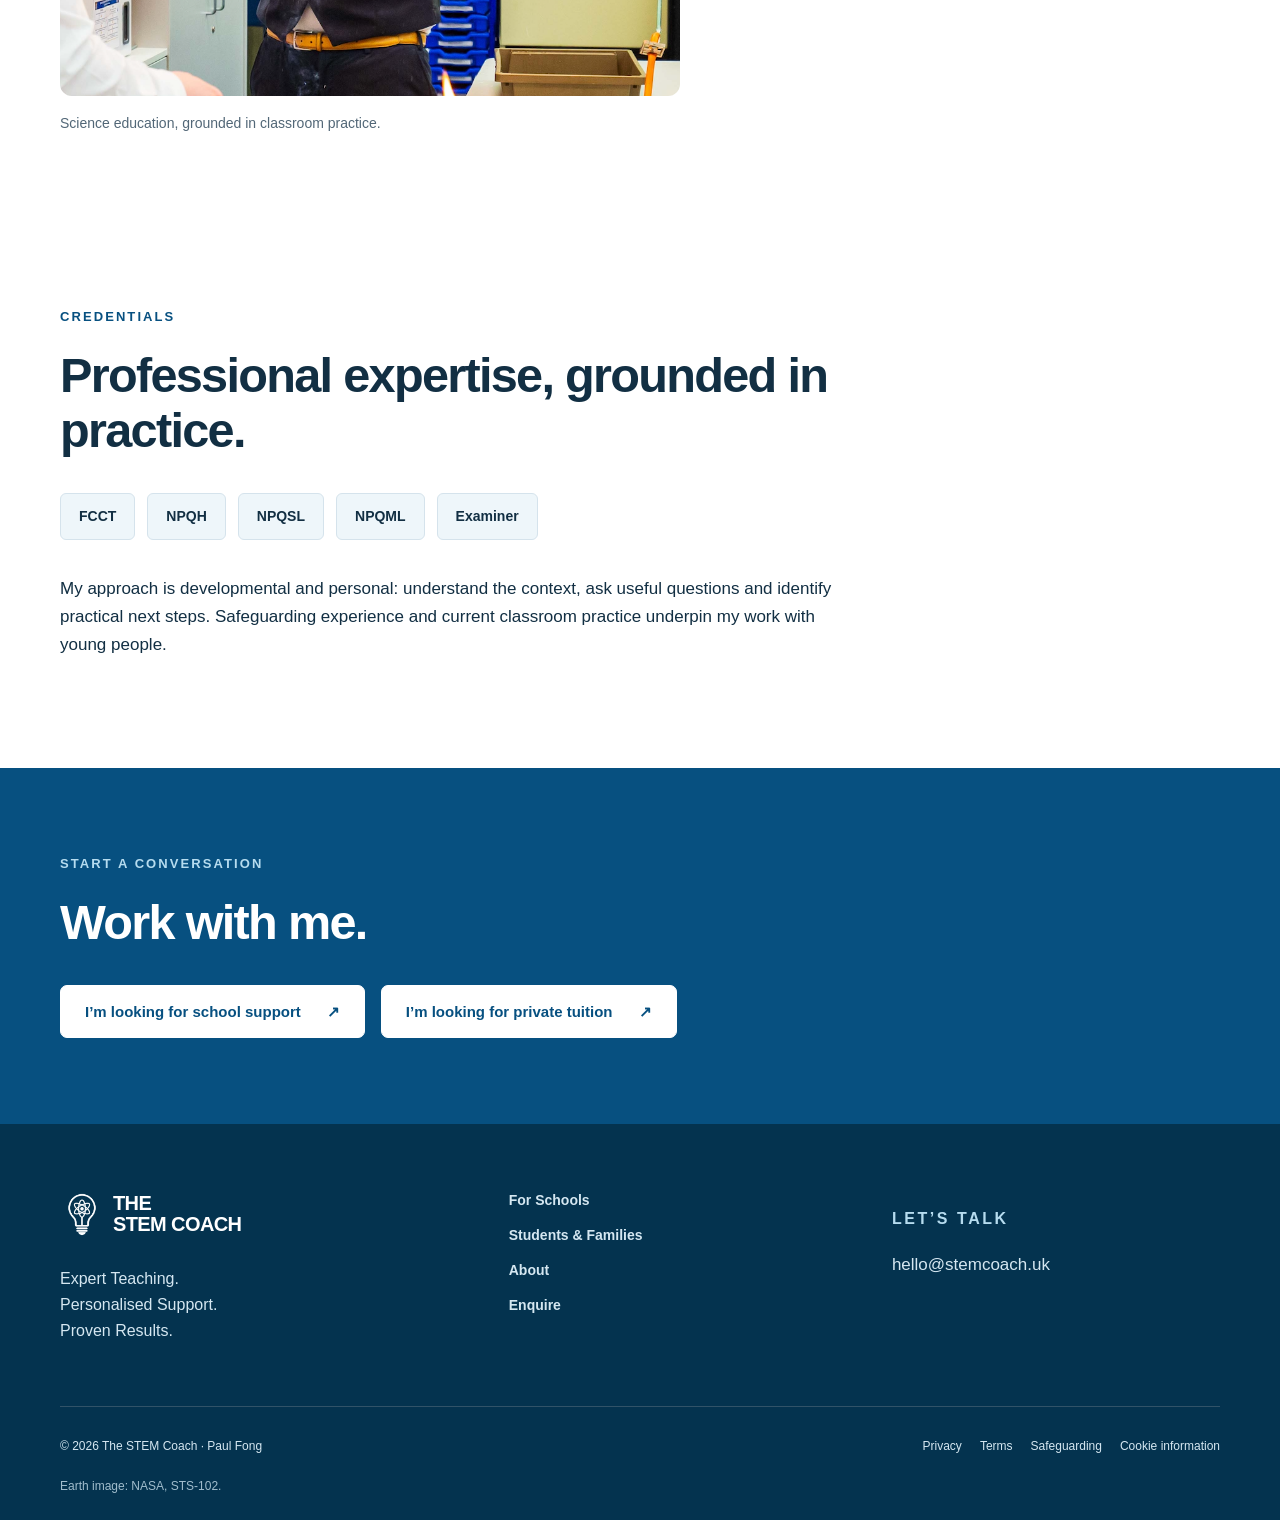
==== commit 8d606544: "Add files via upload" ====
--- a/about/index.html
+++ b/about/index.html
@@ -1 +1 @@
-<!doctype html><html lang="en-GB"><head><meta charset="UTF-8"><meta name="viewport" content="width=device-width,initial-scale=1"><title>About Paul Fong | The STEM Coach</title><meta name="description" content="Meet Paul Fong: Physics and Chemistry teacher, former school leader, examiner, NPQH, FCCT and Nuclear Astrophysics doctoral researcher."><meta property="og:title" content="About Paul Fong | The STEM Coach"><meta property="og:description" content="Meet Paul Fong: Physics and Chemistry teacher, former school leader, examiner, NPQH, FCCT and Nuclear Astrophysics doctoral researcher."><meta property="og:type" content="website"><meta property="og:locale" content="en_GB"><link rel="icon" href="/favicon.svg" type="image/svg+xml"><link rel="stylesheet" href="/style.css"><script defer src="/app.js"></script></head><body><a class="skip" href="#main">Skip to content</a><header><div class="wrap nav-wrap"><a class="brand" href="/" aria-label="The STEM Coach home"><img class="brand-mark" src="/stem-coach-logo.png" alt="" width="44" height="60"><span>THE<br>STEM COACH</span></a><button class="menu-toggle" aria-label="Open navigation" aria-expanded="false" aria-controls="main-nav">Menu <span>☰</span></button><nav id="main-nav" aria-label="Main navigation"><a href="/schools" class=" " >For Schools</a><a href="/tuition" class=" " >Students & Families</a><a href="/about" class="active " aria-current=page>About</a><a href="/enquire" class=" nav-cta" >Enquire</a></nav></div></header><main id="main"><section class="hero inner"><div class="wrap"><p class="eyebrow">ABOUT PAUL</p><h1>Science education from<br>more than one perspective.</h1><p class="lede">Classroom teaching. School leadership. Assessment. Research. A personal practice informed by each.</p><div class="actions"></div></div></section><section class="section "><div class="wrap"><p class="eyebrow">PAUL FONG</p><h2>The person behind The STEM Coach.</h2><div class="bio"><figure class="portrait teaching-photo"><img src="/paul-teaching.jpg" alt="Paul Fong teaching a chemistry practical, pouring a blue solution into a test tube." width="1920" height="1280" loading="lazy"></figure><div><p class="large">I’m a practising Physics and Chemistry teacher with experience as a Head of Science and senior school leader.</p><p>My work has spanned classroom teaching, curriculum leadership, assessment, teacher development and digital strategy. The STEM Coach brings that experience together in a personal, independent practice.</p><p>I support schools with a thoughtful outside perspective, and individual students with teaching shaped around how they understand the science.</p><p>My doctoral research in Nuclear Astrophysics keeps me connected to the discipline behind the curriculum.</p></div></div></div></section><section class="section pale"><div class="wrap"><p class="eyebrow">EXPERIENCE</p><h2>Different perspectives. One coherent approach.</h2><div class="grid "><article class="card"><span class="number">01</span><h3>Classroom & curriculum</h3><p>Current teaching in Physics and Chemistry, informed by experience leading science provision and curriculum development.</p></article><article class="card"><span class="number">02</span><h3>Leadership & teacher development</h3><p>Experience as a Head of Science and senior school leader, with experience supporting colleagues and departmental improvement.</p></article><article class="card"><span class="number">03</span><h3>Examining & assessment</h3><p>Examining and assessment development experience inform my approach to purposeful practice and assessment.</p></article><article class="card"><span class="number">04</span><h3>Research & public engagement</h3><p>Nuclear Astrophysics doctoral research, STEM partnerships and public engagement connect teaching with science beyond the classroom.</p></article></div></div></section><section class="section "><div class="wrap"><p class="eyebrow">CLASSROOM PRACTICE</p><h2>Teaching remains at the heart of my work.</h2><figure class="demonstration-photo"><img src="/paul-demonstration.png" alt="Paul Fong wearing safety goggles while leading a classroom flame demonstration." width="980" height="1180" loading="lazy"><figcaption>Science education, grounded in classroom practice.</figcaption></figure></div></section><section class="section "><div class="wrap"><p class="eyebrow">CREDENTIALS</p><h2>Professional expertise, grounded in practice.</h2><div class="credential-strip"><span>FCCT</span><span>NPQH</span><span>NPQSL</span><span>NPQML</span><span>Examiner</span></div><p class="narrow">My approach is developmental and personal: understand the context, ask useful questions and identify practical next steps. Safeguarding experience and current classroom practice underpin my work with young people.</p></div></section><section class="section blue"><div class="wrap"><p class="eyebrow">START A CONVERSATION</p><h2>Work with me.</h2><div class="actions"><a class="button light" href="/enquire?type=school">I’m looking for school support <span aria-hidden="true">↗</span></a><a class="button light" href="/enquire?type=tuition">I’m looking for private tuition <span aria-hidden="true">↗</span></a></div></div></section></main><footer><div class="wrap"><div class="footer-top"><div><a class="brand" href="/" aria-label="The STEM Coach home"><img class="brand-mark" src="/stem-coach-logo.png" alt="" width="44" height="60"><span>THE<br>STEM COACH</span></a><p>Expert Teaching.<br>Personalised Support.<br>Proven Results.</p></div><nav aria-label="Footer navigation"><a href="/schools">For Schools</a><a href="/tuition">Students & Families</a><a href="/about">About</a><a href="/enquire">Enquire</a></nav><div><p class="eyebrow">LET’S TALK</p><a href="mailto:hello@stemcoach.uk">hello@stemcoach.uk</a></div></div><div class="footer-bottom"><span>© 2026 The STEM Coach · Paul Fong</span><div><a href="/privacy">Privacy</a><a href="/terms">Terms</a><a href="/safeguarding">Safeguarding</a><a href="/cookies">Cookie information</a></div></div><p class="image-credit">Earth image: NASA, STS-102.</p></div></footer></body></html>+<!doctype html><html lang="en-GB"><head><meta charset="UTF-8"><meta name="viewport" content="width=device-width,initial-scale=1"><title>About Paul Fong | The STEM Coach</title><meta name="description" content="Meet Paul Fong: Physics and Chemistry teacher, former school leader, examiner, NPQH, FCCT and Nuclear Astrophysics doctoral researcher."><meta property="og:title" content="About Paul Fong | The STEM Coach"><meta property="og:description" content="Meet Paul Fong: Physics and Chemistry teacher, former school leader, examiner, NPQH, FCCT and Nuclear Astrophysics doctoral researcher."><meta property="og:type" content="website"><meta property="og:locale" content="en_GB"><link rel="icon" href="/favicon.svg" type="image/svg+xml"><link rel="stylesheet" href="/style.css?v=20261004-1436"><script defer src="/app.js"></script></head><body><a class="skip" href="#main">Skip to content</a><header><div class="wrap nav-wrap"><a class="brand" href="/" aria-label="The STEM Coach home"><img class="brand-mark" src="/stem-coach-logo.png" alt="" width="44" height="60"><span>THE<br>STEM COACH</span></a><button class="menu-toggle" aria-label="Open navigation" aria-expanded="false" aria-controls="main-nav">Menu <span>☰</span></button><nav id="main-nav" aria-label="Main navigation"><a href="/schools" class=" " >For Schools</a><a href="/tuition" class=" " >Students & Families</a><a href="/about" class="active " aria-current=page>About</a><a href="/enquire" class=" nav-cta" >Enquire</a></nav></div></header><main id="main"><section class="hero inner"><div class="wrap"><p class="eyebrow">ABOUT PAUL</p><h1>Science education from<br>more than one perspective.</h1><p class="lede">Classroom teaching. School leadership. Assessment. Research. A personal practice informed by each.</p><div class="actions"></div></div></section><section class="section "><div class="wrap"><p class="eyebrow">PAUL FONG</p><h2>The person behind The STEM Coach.</h2><div class="bio"><figure class="portrait teaching-photo"><img src="/paul-teaching.jpg" alt="Paul Fong teaching a chemistry practical, pouring a blue solution into a test tube." width="1920" height="1280" loading="lazy"></figure><div><p class="large">I’m a practising Physics and Chemistry teacher with 8 years of experience as a Head of Science and senior school leader.</p><p>My work has spanned classroom teaching, curriculum leadership, assessment, teacher development and digital strategy. The STEM Coach brings that experience together in a personal, independent practice.</p><p>I support schools with a thoughtful outside perspective, and individual students with teaching shaped around how they understand the science.</p><p>My doctoral research in Nuclear Astrophysics keeps me connected to the discipline behind the curriculum.</p></div></div></div></section><section class="section pale"><div class="wrap"><p class="eyebrow">EXPERIENCE</p><h2>Different perspectives. One coherent approach.</h2><div class="grid "><article class="card"><span class="number">01</span><h3>Classroom & curriculum</h3><p>Current teaching in Physics and Chemistry, informed by experience leading science provision and curriculum development.</p></article><article class="card"><span class="number">02</span><h3>Leadership & teacher development</h3><p>Former Head of Science and School Leader, with experience supporting colleagues and departmental improvement.</p></article><article class="card"><span class="number">03</span><h3>Examining & assessment</h3><p>Examining and assessment development experience inform my approach to purposeful practice and assessment.</p></article><article class="card"><span class="number">04</span><h3>Research & public engagement</h3><p>Nuclear Astrophysics doctoral research, STEM partnerships and public engagement connect teaching with science beyond the classroom.</p></article></div></div></section><section class="section "><div class="wrap"><p class="eyebrow">CLASSROOM PRACTICE</p><h2>Teaching remains at the heart of my work.</h2><figure class="demonstration-photo"><img src="/paul-demonstration.png" alt="Paul Fong wearing safety goggles while leading a classroom flame demonstration." width="980" height="1180" loading="lazy"><figcaption>Science education, grounded in classroom practice.</figcaption></figure></div></section><section class="section "><div class="wrap"><p class="eyebrow">CREDENTIALS</p><h2>Professional expertise, grounded in practice.</h2><div class="credential-strip"><span>FCCT</span><span>NPQH</span><span>NPQSL</span><span>NPQML</span><span>Examiner</span></div><p class="narrow">My approach is developmental and personal: understand the context, ask useful questions and identify practical next steps. Safeguarding experience and current classroom practice underpin my work with young people.</p></div></section><section class="section blue"><div class="wrap"><p class="eyebrow">START A CONVERSATION</p><h2>Work with me.</h2><div class="actions"><a class="button light" href="/enquire?type=school">I’m looking for school support <span aria-hidden="true">↗</span></a><a class="button light" href="/enquire?type=tuition">I’m looking for private tuition <span aria-hidden="true">↗</span></a></div></div></section></main><footer><div class="wrap"><div class="footer-top"><div><a class="brand" href="/" aria-label="The STEM Coach home"><img class="brand-mark" src="/stem-coach-logo.png" alt="" width="44" height="60"><span>THE<br>STEM COACH</span></a><p>Expert Teaching.<br>Personalised Support.<br>Proven Results.</p></div><nav aria-label="Footer navigation"><a href="/schools">For Schools</a><a href="/tuition">Students & Families</a><a href="/about">About</a><a href="/enquire">Enquire</a></nav><div><p class="eyebrow">LET’S TALK</p><a href="mailto:hello@stemcoach.uk">hello@stemcoach.uk</a></div></div><div class="footer-bottom"><span>© 2026 The STEM Coach · Paul Fong</span><div><a href="/privacy">Privacy</a><a href="/terms">Terms</a><a href="/safeguarding">Safeguarding</a><a href="/cookies">Cookie information</a></div></div><p class="image-credit">Earth image: NASA, STS-102.</p></div></footer></body></html>
--- a/style.css
+++ b/style.css
@@ -30,3 +30,12 @@
 .deliverables p{color:var(--muted);margin-bottom:0}
 .schools-bio .teaching-photo img{height:390px}
 @media(max-width:760px){.deliverables{grid-template-columns:1fr}.schools-bio .teaching-photo img{height:380px}}
+
+/* Keep classroom images within their layout columns. */
+.bio{grid-template-columns:minmax(0,.8fr) minmax(0,1.4fr)}
+.bio>*,.split>*,.routes>*{min-width:0}
+figure.teaching-photo{width:100%;max-width:100%}
+.teaching-photo img{max-width:100%}
+.schools-bio{grid-template-columns:minmax(0,340px) minmax(0,1fr);gap:48px}
+.schools-bio .teaching-photo img{height:340px}
+@media(max-width:760px){.bio,.schools-bio{grid-template-columns:minmax(0,1fr);gap:24px}.schools-bio .teaching-photo{max-width:420px}.schools-bio .teaching-photo img{height:340px}}
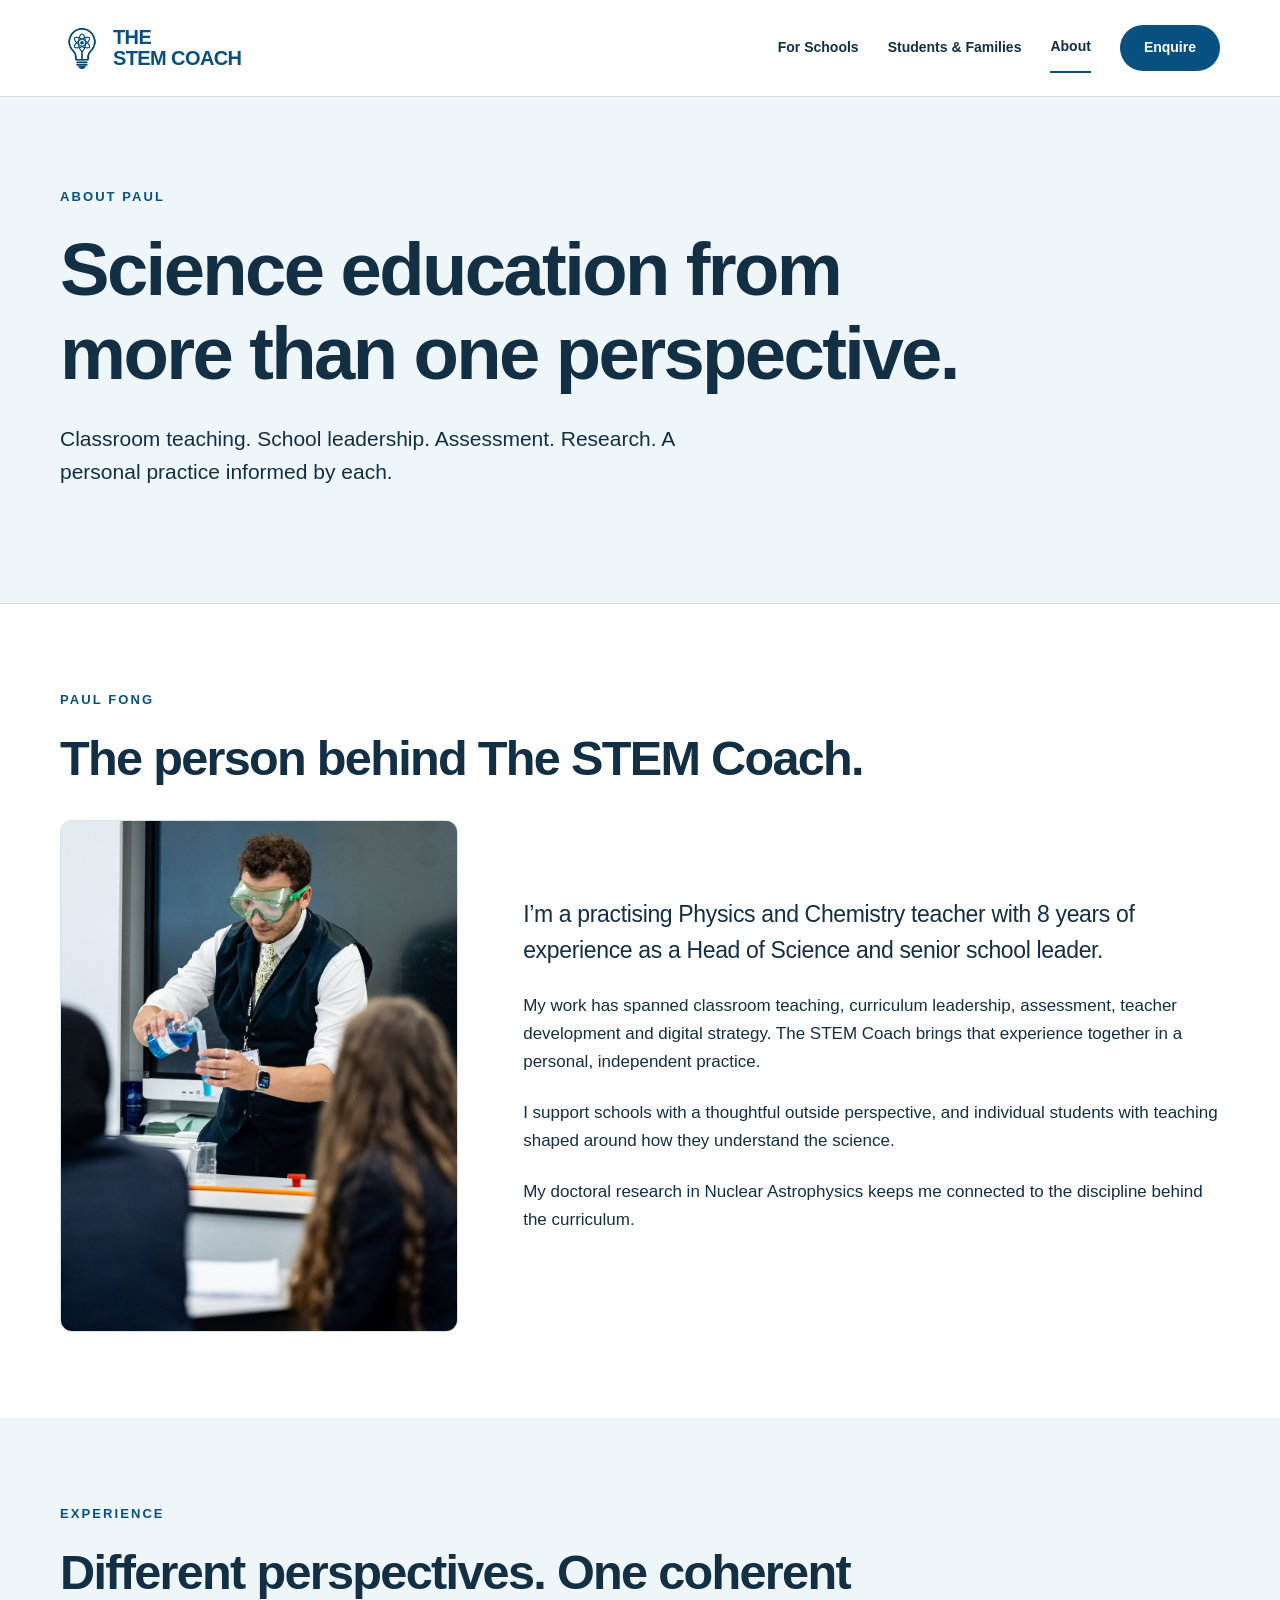
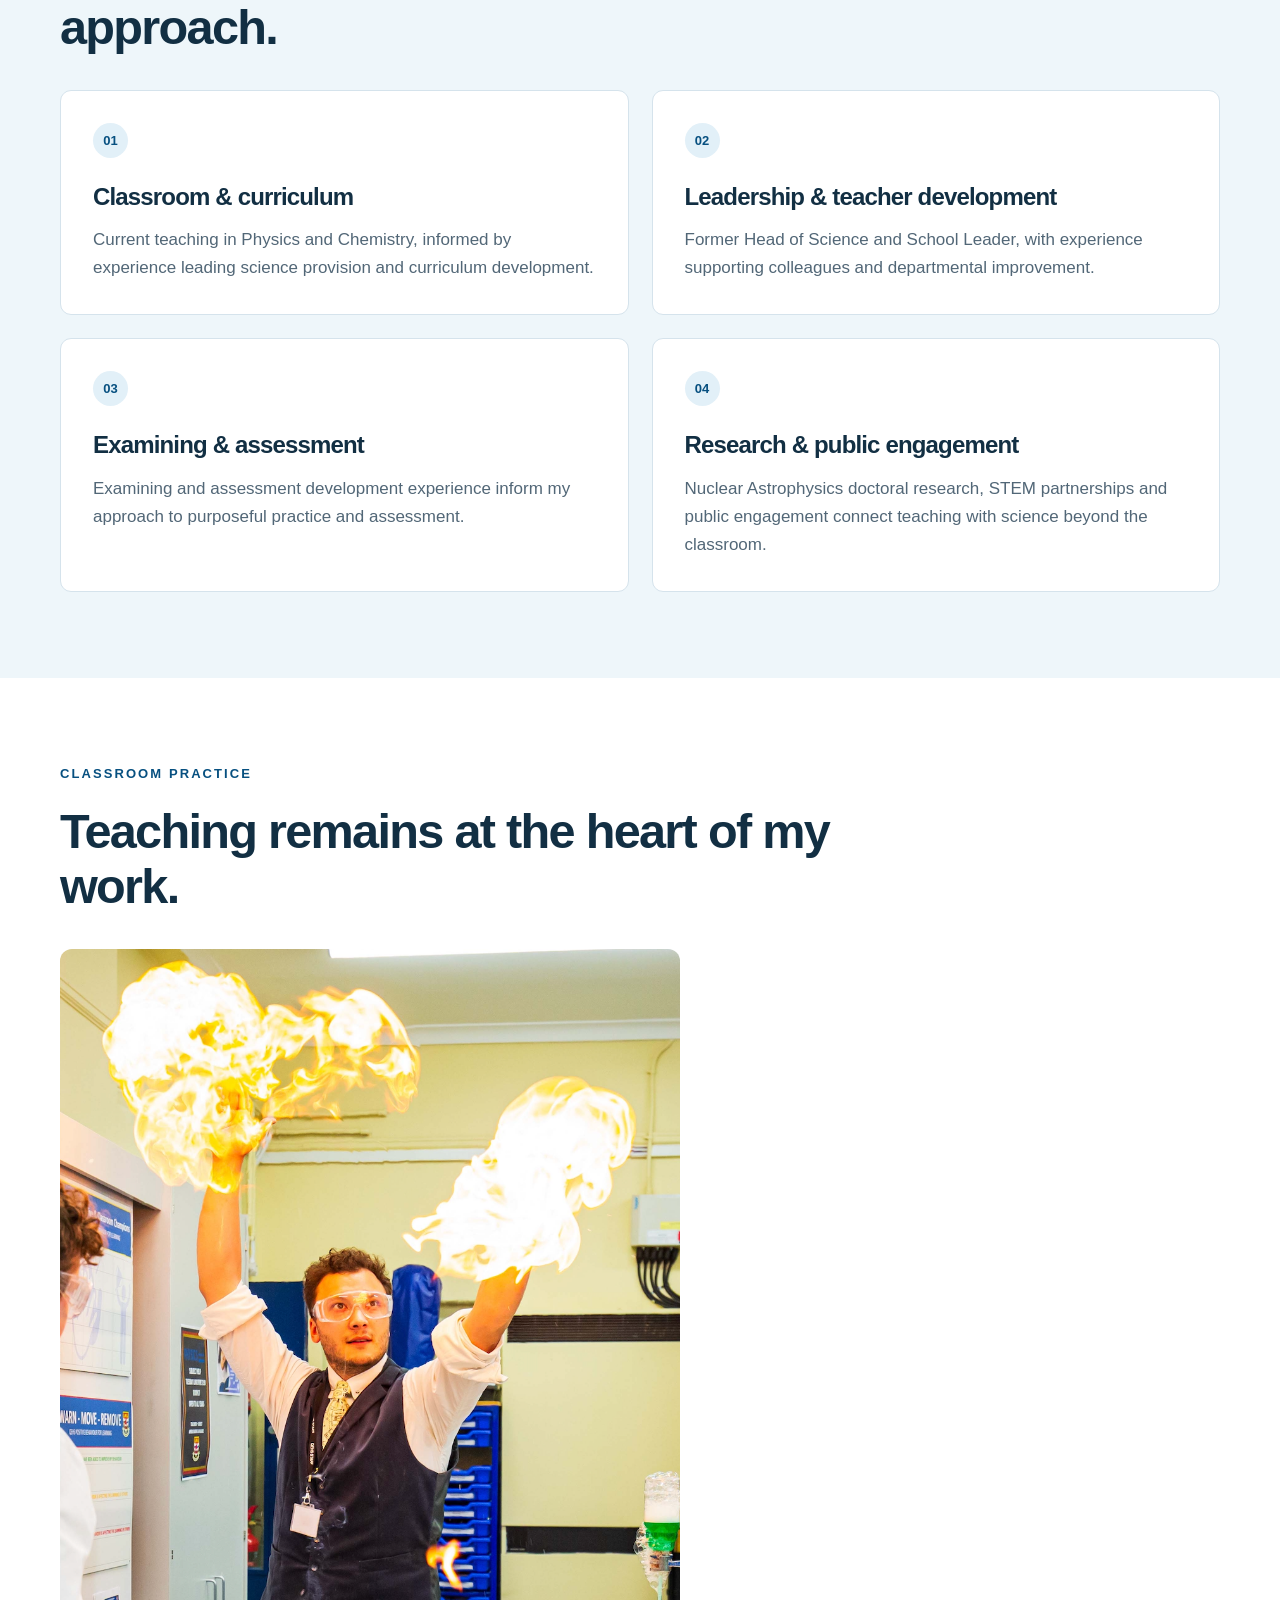
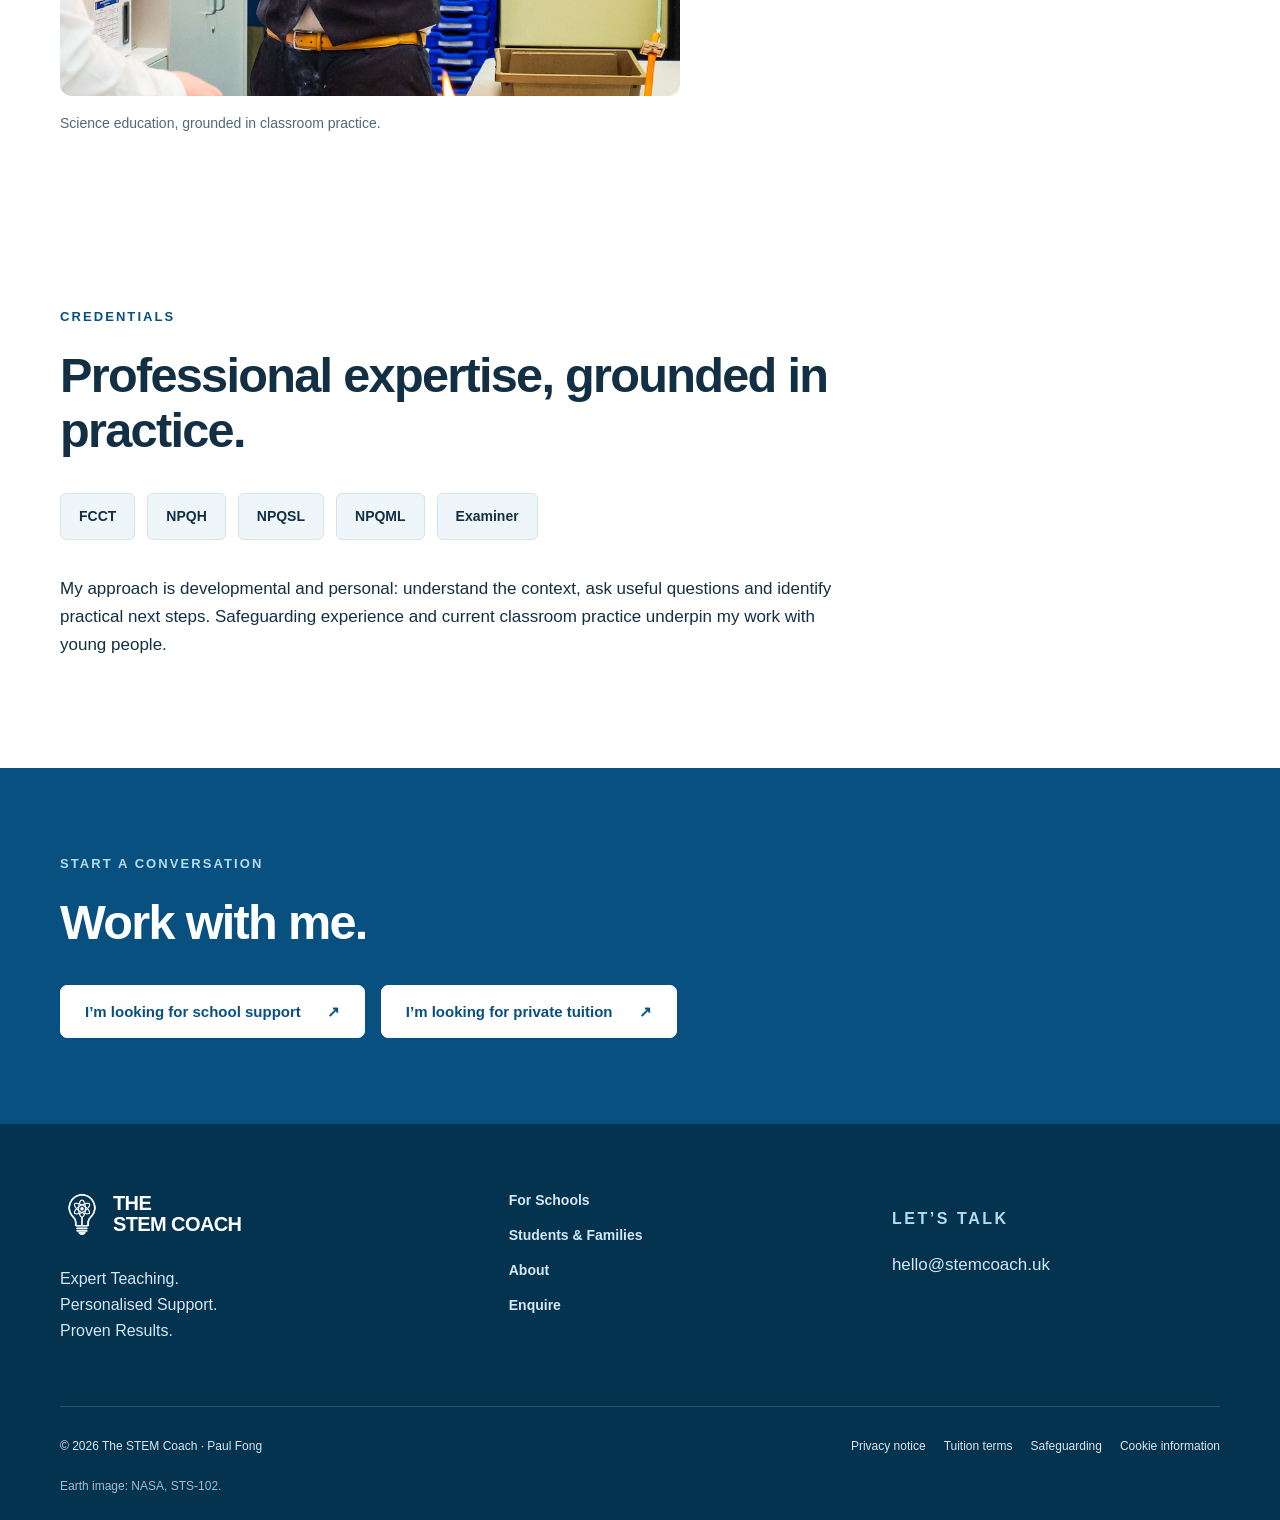
==== commit 000b7a43: "Add files via upload" ====
--- a/about/index.html
+++ b/about/index.html
@@ -1 +1 @@
-<!doctype html><html lang="en-GB"><head><meta charset="UTF-8"><meta name="viewport" content="width=device-width,initial-scale=1"><title>About Paul Fong | The STEM Coach</title><meta name="description" content="Meet Paul Fong: Physics and Chemistry teacher, former school leader, examiner, NPQH, FCCT and Nuclear Astrophysics doctoral researcher."><meta property="og:title" content="About Paul Fong | The STEM Coach"><meta property="og:description" content="Meet Paul Fong: Physics and Chemistry teacher, former school leader, examiner, NPQH, FCCT and Nuclear Astrophysics doctoral researcher."><meta property="og:type" content="website"><meta property="og:locale" content="en_GB"><link rel="icon" href="/favicon.svg" type="image/svg+xml"><link rel="stylesheet" href="/style.css?v=20261004-1436"><script defer src="/app.js"></script></head><body><a class="skip" href="#main">Skip to content</a><header><div class="wrap nav-wrap"><a class="brand" href="/" aria-label="The STEM Coach home"><img class="brand-mark" src="/stem-coach-logo.png" alt="" width="44" height="60"><span>THE<br>STEM COACH</span></a><button class="menu-toggle" aria-label="Open navigation" aria-expanded="false" aria-controls="main-nav">Menu <span>☰</span></button><nav id="main-nav" aria-label="Main navigation"><a href="/schools" class=" " >For Schools</a><a href="/tuition" class=" " >Students & Families</a><a href="/about" class="active " aria-current=page>About</a><a href="/enquire" class=" nav-cta" >Enquire</a></nav></div></header><main id="main"><section class="hero inner"><div class="wrap"><p class="eyebrow">ABOUT PAUL</p><h1>Science education from<br>more than one perspective.</h1><p class="lede">Classroom teaching. School leadership. Assessment. Research. A personal practice informed by each.</p><div class="actions"></div></div></section><section class="section "><div class="wrap"><p class="eyebrow">PAUL FONG</p><h2>The person behind The STEM Coach.</h2><div class="bio"><figure class="portrait teaching-photo"><img src="/paul-teaching.jpg" alt="Paul Fong teaching a chemistry practical, pouring a blue solution into a test tube." width="1920" height="1280" loading="lazy"></figure><div><p class="large">I’m a practising Physics and Chemistry teacher with 8 years of experience as a Head of Science and senior school leader.</p><p>My work has spanned classroom teaching, curriculum leadership, assessment, teacher development and digital strategy. The STEM Coach brings that experience together in a personal, independent practice.</p><p>I support schools with a thoughtful outside perspective, and individual students with teaching shaped around how they understand the science.</p><p>My doctoral research in Nuclear Astrophysics keeps me connected to the discipline behind the curriculum.</p></div></div></div></section><section class="section pale"><div class="wrap"><p class="eyebrow">EXPERIENCE</p><h2>Different perspectives. One coherent approach.</h2><div class="grid "><article class="card"><span class="number">01</span><h3>Classroom & curriculum</h3><p>Current teaching in Physics and Chemistry, informed by experience leading science provision and curriculum development.</p></article><article class="card"><span class="number">02</span><h3>Leadership & teacher development</h3><p>Former Head of Science and School Leader, with experience supporting colleagues and departmental improvement.</p></article><article class="card"><span class="number">03</span><h3>Examining & assessment</h3><p>Examining and assessment development experience inform my approach to purposeful practice and assessment.</p></article><article class="card"><span class="number">04</span><h3>Research & public engagement</h3><p>Nuclear Astrophysics doctoral research, STEM partnerships and public engagement connect teaching with science beyond the classroom.</p></article></div></div></section><section class="section "><div class="wrap"><p class="eyebrow">CLASSROOM PRACTICE</p><h2>Teaching remains at the heart of my work.</h2><figure class="demonstration-photo"><img src="/paul-demonstration.png" alt="Paul Fong wearing safety goggles while leading a classroom flame demonstration." width="980" height="1180" loading="lazy"><figcaption>Science education, grounded in classroom practice.</figcaption></figure></div></section><section class="section "><div class="wrap"><p class="eyebrow">CREDENTIALS</p><h2>Professional expertise, grounded in practice.</h2><div class="credential-strip"><span>FCCT</span><span>NPQH</span><span>NPQSL</span><span>NPQML</span><span>Examiner</span></div><p class="narrow">My approach is developmental and personal: understand the context, ask useful questions and identify practical next steps. Safeguarding experience and current classroom practice underpin my work with young people.</p></div></section><section class="section blue"><div class="wrap"><p class="eyebrow">START A CONVERSATION</p><h2>Work with me.</h2><div class="actions"><a class="button light" href="/enquire?type=school">I’m looking for school support <span aria-hidden="true">↗</span></a><a class="button light" href="/enquire?type=tuition">I’m looking for private tuition <span aria-hidden="true">↗</span></a></div></div></section></main><footer><div class="wrap"><div class="footer-top"><div><a class="brand" href="/" aria-label="The STEM Coach home"><img class="brand-mark" src="/stem-coach-logo.png" alt="" width="44" height="60"><span>THE<br>STEM COACH</span></a><p>Expert Teaching.<br>Personalised Support.<br>Proven Results.</p></div><nav aria-label="Footer navigation"><a href="/schools">For Schools</a><a href="/tuition">Students & Families</a><a href="/about">About</a><a href="/enquire">Enquire</a></nav><div><p class="eyebrow">LET’S TALK</p><a href="mailto:hello@stemcoach.uk">hello@stemcoach.uk</a></div></div><div class="footer-bottom"><span>© 2026 The STEM Coach · Paul Fong</span><div><a href="/privacy">Privacy</a><a href="/terms">Terms</a><a href="/safeguarding">Safeguarding</a><a href="/cookies">Cookie information</a></div></div><p class="image-credit">Earth image: NASA, STS-102.</p></div></footer></body></html>+<!doctype html><html lang="en-GB"><head><meta charset="UTF-8"><meta name="viewport" content="width=device-width,initial-scale=1"><title>About Paul Fong | The STEM Coach</title><meta name="description" content="Meet Paul Fong: Physics and Chemistry teacher, former school leader, examiner, NPQH, FCCT and Nuclear Astrophysics doctoral researcher."><meta property="og:title" content="About Paul Fong | The STEM Coach"><meta property="og:description" content="Meet Paul Fong: Physics and Chemistry teacher, former school leader, examiner, NPQH, FCCT and Nuclear Astrophysics doctoral researcher."><meta property="og:type" content="website"><meta property="og:locale" content="en_GB"><link rel="icon" href="/favicon.svg" type="image/svg+xml"><link rel="stylesheet" href="/style.css?v=20261004-1436"><script defer src="/app.js"></script></head><body><a class="skip" href="#main">Skip to content</a><header><div class="wrap nav-wrap"><a class="brand" href="/" aria-label="The STEM Coach home"><img class="brand-mark" src="/stem-coach-logo.png" alt="" width="44" height="60"><span>THE<br>STEM COACH</span></a><button class="menu-toggle" aria-label="Open navigation" aria-expanded="false" aria-controls="main-nav">Menu <span>☰</span></button><nav id="main-nav" aria-label="Main navigation"><a href="/schools" class=" " >For Schools</a><a href="/tuition" class=" " >Students & Families</a><a href="/about" class="active " aria-current=page>About</a><a href="/enquire" class=" nav-cta" >Enquire</a></nav></div></header><main id="main"><section class="hero inner"><div class="wrap"><p class="eyebrow">ABOUT PAUL</p><h1>Science education from<br>more than one perspective.</h1><p class="lede">Classroom teaching. School leadership. Assessment. Research. A personal practice informed by each.</p><div class="actions"></div></div></section><section class="section "><div class="wrap"><p class="eyebrow">PAUL FONG</p><h2>The person behind The STEM Coach.</h2><div class="bio"><figure class="portrait teaching-photo"><img src="/paul-teaching.jpg" alt="Paul Fong teaching a chemistry practical, pouring a blue solution into a test tube." width="1920" height="1280" loading="lazy"></figure><div><p class="large">I’m a practising Physics and Chemistry teacher with 8 years of experience as a Head of Science and senior school leader.</p><p>My work has spanned classroom teaching, curriculum leadership, assessment, teacher development and digital strategy. The STEM Coach brings that experience together in a personal, independent practice.</p><p>I support schools with a thoughtful outside perspective, and individual students with teaching shaped around how they understand the science.</p><p>My doctoral research in Nuclear Astrophysics keeps me connected to the discipline behind the curriculum.</p></div></div></div></section><section class="section pale"><div class="wrap"><p class="eyebrow">EXPERIENCE</p><h2>Different perspectives. One coherent approach.</h2><div class="grid "><article class="card"><span class="number">01</span><h3>Classroom & curriculum</h3><p>Current teaching in Physics and Chemistry, informed by experience leading science provision and curriculum development.</p></article><article class="card"><span class="number">02</span><h3>Leadership & teacher development</h3><p>Former Head of Science and School Leader, with experience supporting colleagues and departmental improvement.</p></article><article class="card"><span class="number">03</span><h3>Examining & assessment</h3><p>Examining and assessment development experience inform my approach to purposeful practice and assessment.</p></article><article class="card"><span class="number">04</span><h3>Research & public engagement</h3><p>Nuclear Astrophysics doctoral research, STEM partnerships and public engagement connect teaching with science beyond the classroom.</p></article></div></div></section><section class="section "><div class="wrap"><p class="eyebrow">CLASSROOM PRACTICE</p><h2>Teaching remains at the heart of my work.</h2><figure class="demonstration-photo"><img src="/paul-demonstration.png" alt="Paul Fong wearing safety goggles while leading a classroom flame demonstration." width="980" height="1180" loading="lazy"><figcaption>Science education, grounded in classroom practice.</figcaption></figure></div></section><section class="section "><div class="wrap"><p class="eyebrow">CREDENTIALS</p><h2>Professional expertise, grounded in practice.</h2><div class="credential-strip"><span>FCCT</span><span>NPQH</span><span>NPQSL</span><span>NPQML</span><span>Examiner</span></div><p class="narrow">My approach is developmental and personal: understand the context, ask useful questions and identify practical next steps. Safeguarding experience and current classroom practice underpin my work with young people.</p></div></section><section class="section blue"><div class="wrap"><p class="eyebrow">START A CONVERSATION</p><h2>Work with me.</h2><div class="actions"><a class="button light" href="/enquire?type=school">I’m looking for school support <span aria-hidden="true">↗</span></a><a class="button light" href="/enquire?type=tuition">I’m looking for private tuition <span aria-hidden="true">↗</span></a></div></div></section></main><footer><div class="wrap"><div class="footer-top"><div><a class="brand" href="/" aria-label="The STEM Coach home"><img class="brand-mark" src="/stem-coach-logo.png" alt="" width="44" height="60"><span>THE<br>STEM COACH</span></a><p>Expert Teaching.<br>Personalised Support.<br>Proven Results.</p></div><nav aria-label="Footer navigation"><a href="/schools">For Schools</a><a href="/tuition">Students & Families</a><a href="/about">About</a><a href="/enquire">Enquire</a></nav><div><p class="eyebrow">LET’S TALK</p><a href="mailto:hello@stemcoach.uk">hello@stemcoach.uk</a></div></div><div class="footer-bottom"><span>© 2026 The STEM Coach · Paul Fong</span><div><a href="/privacy">Privacy notice</a><a href="/terms">Tuition terms</a><a href="/safeguarding">Safeguarding</a><a href="/cookies">Cookie information</a></div></div><p class="image-credit">Earth image: NASA, STS-102.</p></div></footer></body></html>
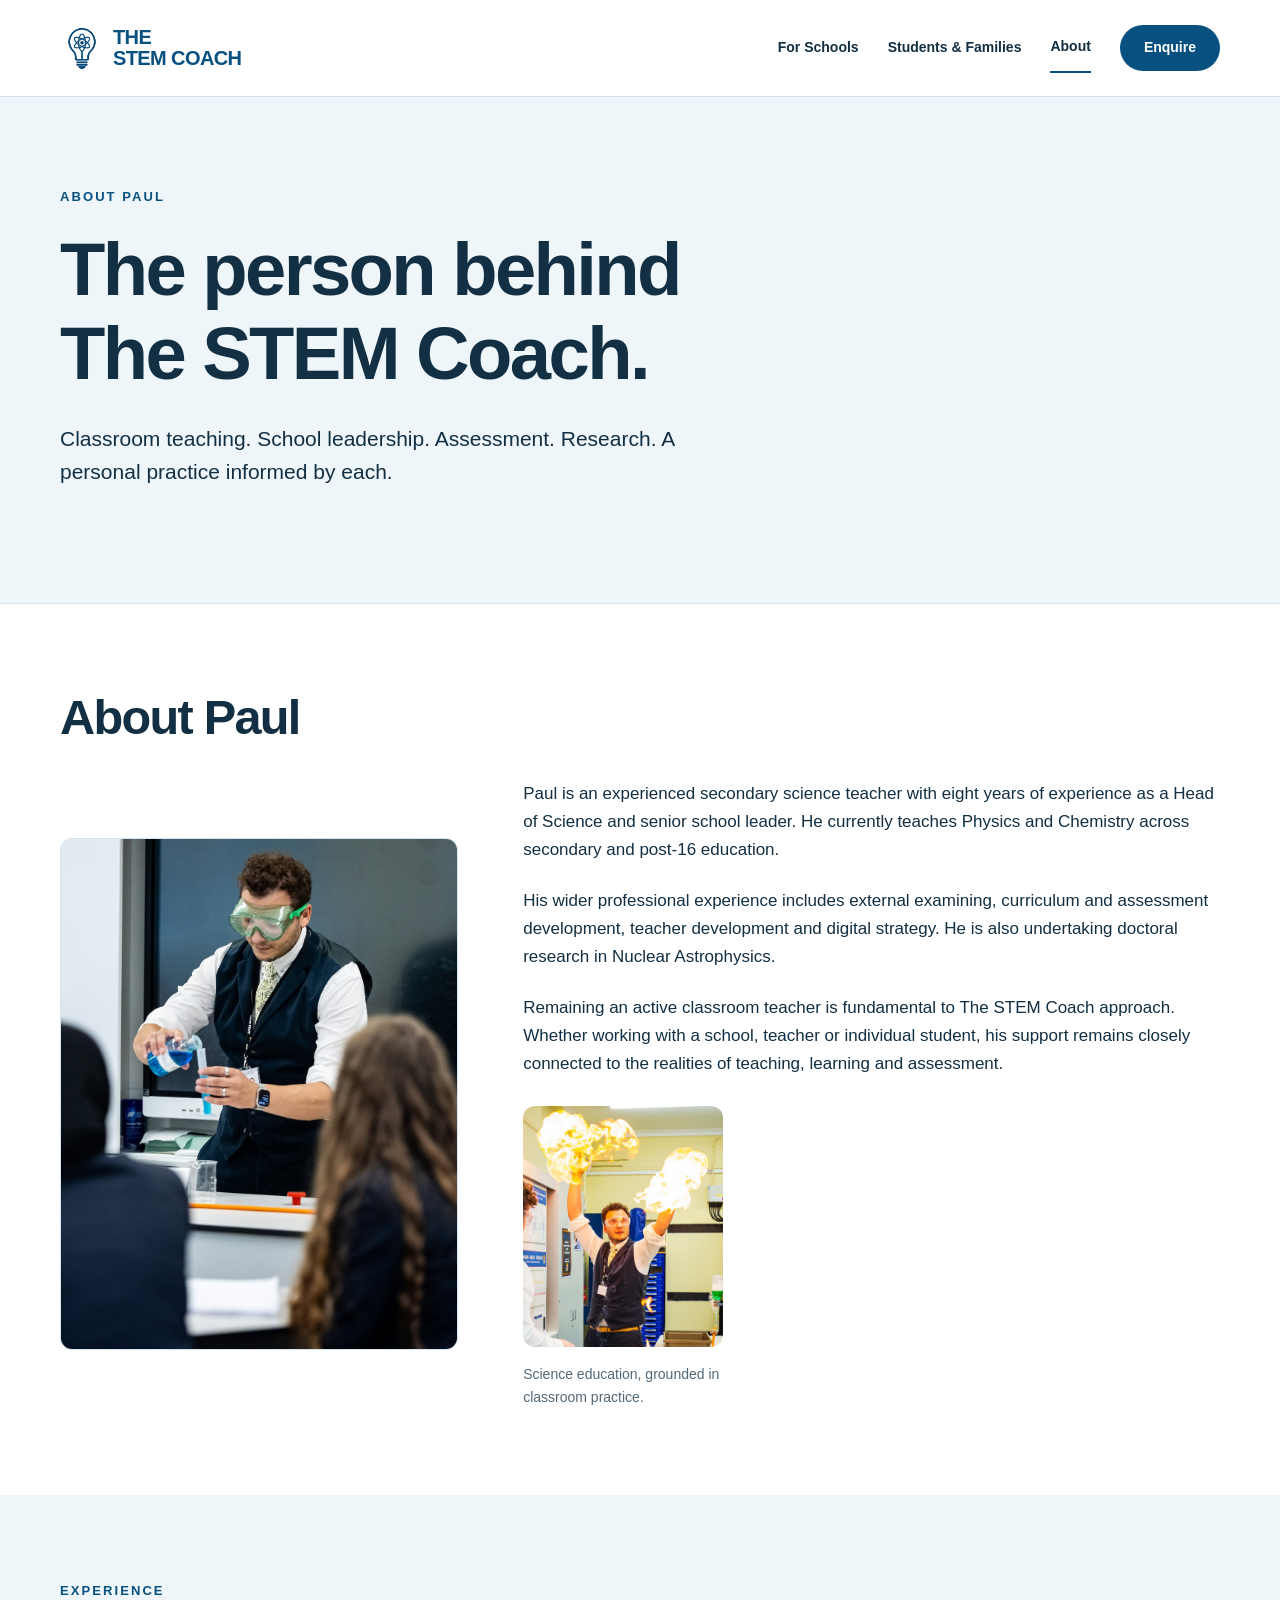
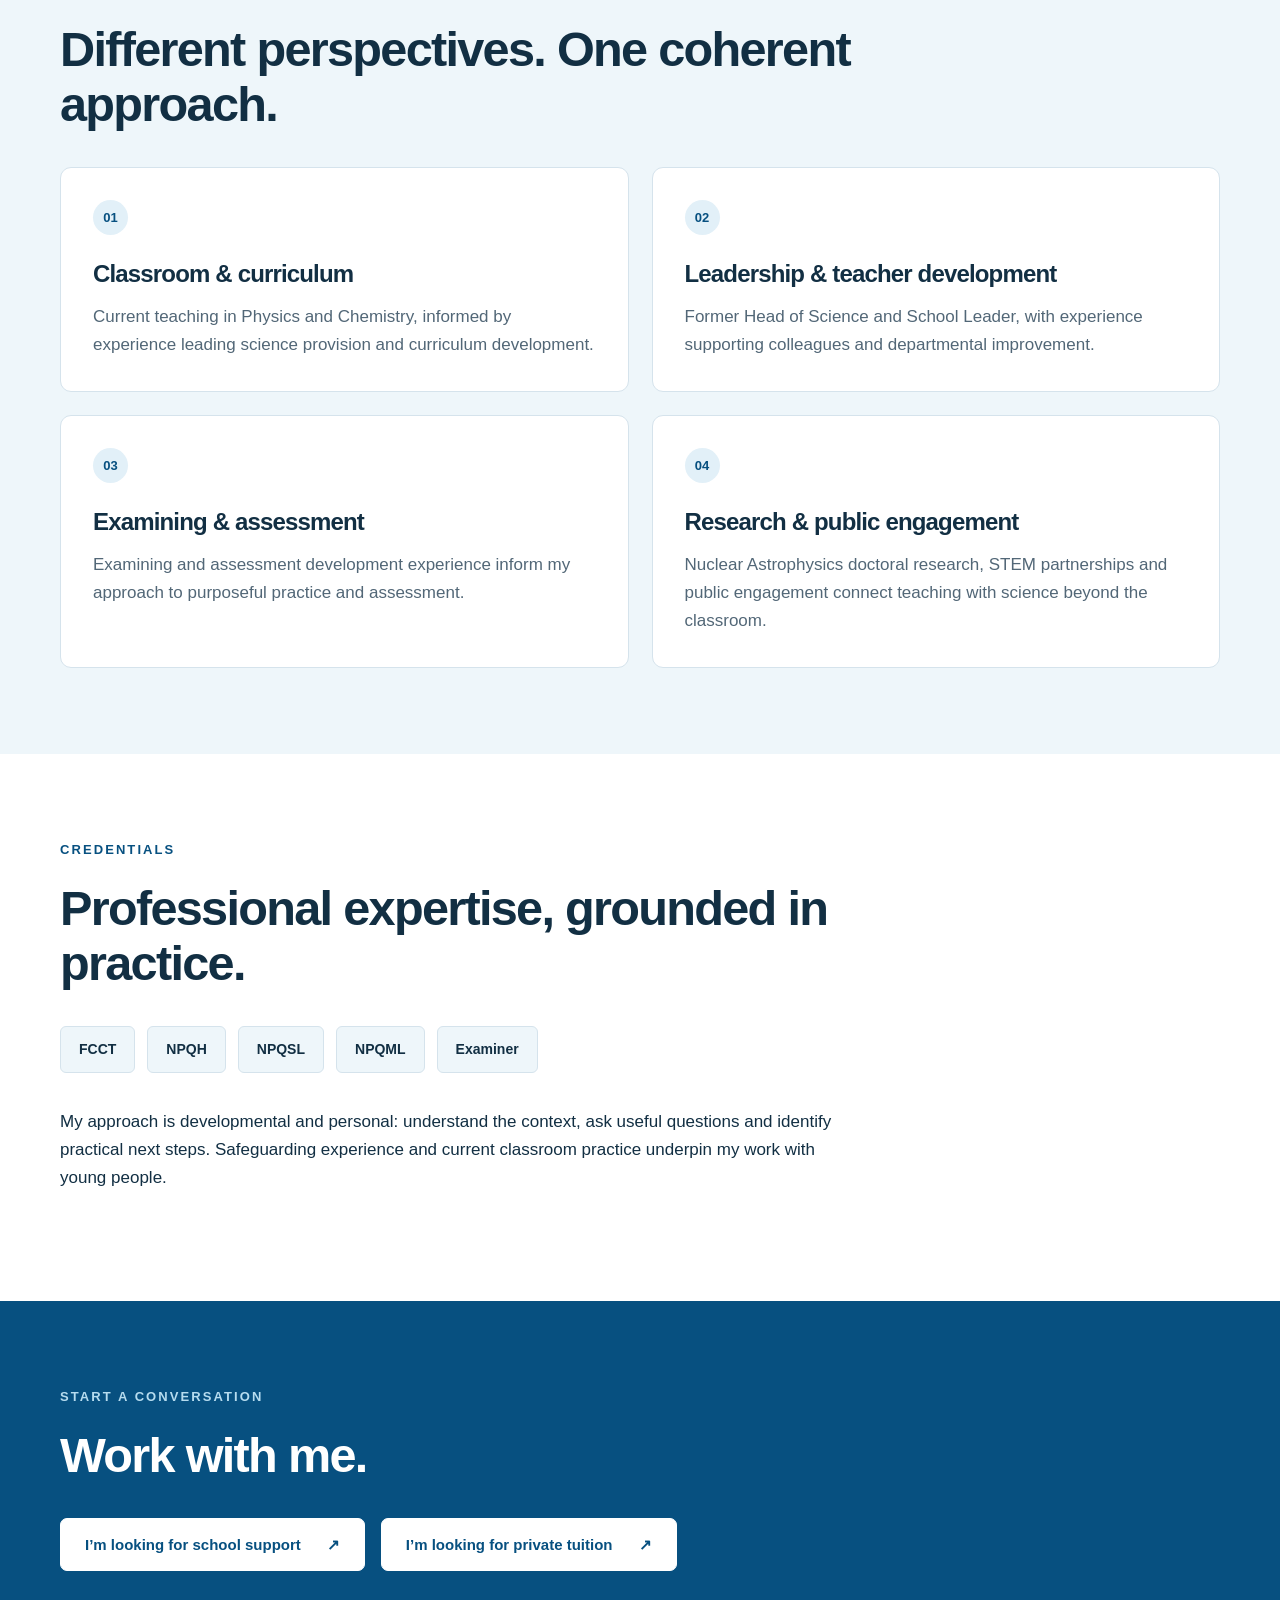
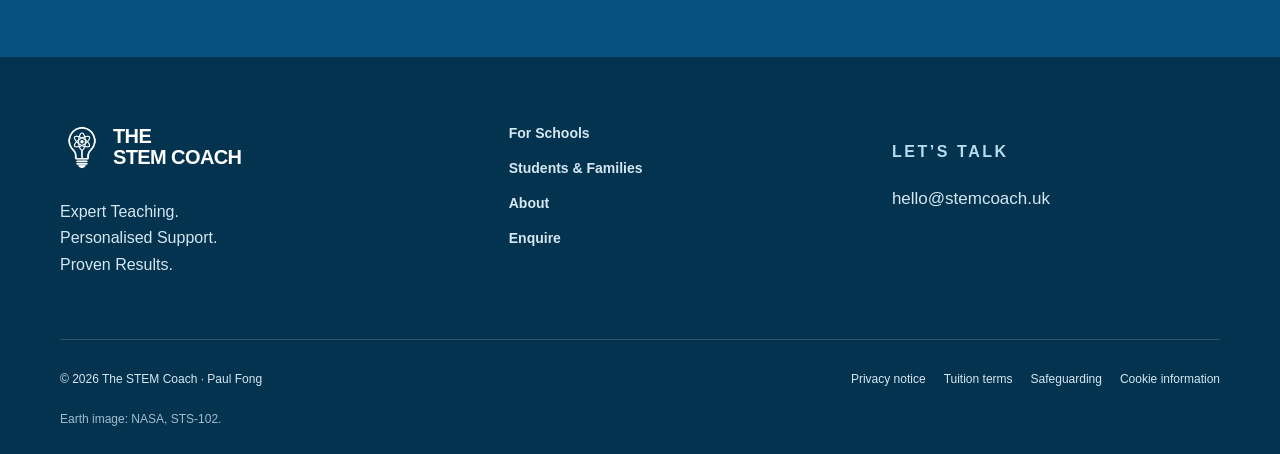
==== commit 12e45ef0: "Add files via upload" ====
--- a/about/index.html
+++ b/about/index.html
@@ -1 +1 @@
-<!doctype html><html lang="en-GB"><head><meta charset="UTF-8"><meta name="viewport" content="width=device-width,initial-scale=1"><title>About Paul Fong | The STEM Coach</title><meta name="description" content="Meet Paul Fong: Physics and Chemistry teacher, former school leader, examiner, NPQH, FCCT and Nuclear Astrophysics doctoral researcher."><meta property="og:title" content="About Paul Fong | The STEM Coach"><meta property="og:description" content="Meet Paul Fong: Physics and Chemistry teacher, former school leader, examiner, NPQH, FCCT and Nuclear Astrophysics doctoral researcher."><meta property="og:type" content="website"><meta property="og:locale" content="en_GB"><link rel="icon" href="/favicon.svg" type="image/svg+xml"><link rel="stylesheet" href="/style.css?v=20261004-1436"><script defer src="/app.js"></script></head><body><a class="skip" href="#main">Skip to content</a><header><div class="wrap nav-wrap"><a class="brand" href="/" aria-label="The STEM Coach home"><img class="brand-mark" src="/stem-coach-logo.png" alt="" width="44" height="60"><span>THE<br>STEM COACH</span></a><button class="menu-toggle" aria-label="Open navigation" aria-expanded="false" aria-controls="main-nav">Menu <span>☰</span></button><nav id="main-nav" aria-label="Main navigation"><a href="/schools" class=" " >For Schools</a><a href="/tuition" class=" " >Students & Families</a><a href="/about" class="active " aria-current=page>About</a><a href="/enquire" class=" nav-cta" >Enquire</a></nav></div></header><main id="main"><section class="hero inner"><div class="wrap"><p class="eyebrow">ABOUT PAUL</p><h1>Science education from<br>more than one perspective.</h1><p class="lede">Classroom teaching. School leadership. Assessment. Research. A personal practice informed by each.</p><div class="actions"></div></div></section><section class="section "><div class="wrap"><p class="eyebrow">PAUL FONG</p><h2>The person behind The STEM Coach.</h2><div class="bio"><figure class="portrait teaching-photo"><img src="/paul-teaching.jpg" alt="Paul Fong teaching a chemistry practical, pouring a blue solution into a test tube." width="1920" height="1280" loading="lazy"></figure><div><p class="large">I’m a practising Physics and Chemistry teacher with 8 years of experience as a Head of Science and senior school leader.</p><p>My work has spanned classroom teaching, curriculum leadership, assessment, teacher development and digital strategy. The STEM Coach brings that experience together in a personal, independent practice.</p><p>I support schools with a thoughtful outside perspective, and individual students with teaching shaped around how they understand the science.</p><p>My doctoral research in Nuclear Astrophysics keeps me connected to the discipline behind the curriculum.</p></div></div></div></section><section class="section pale"><div class="wrap"><p class="eyebrow">EXPERIENCE</p><h2>Different perspectives. One coherent approach.</h2><div class="grid "><article class="card"><span class="number">01</span><h3>Classroom & curriculum</h3><p>Current teaching in Physics and Chemistry, informed by experience leading science provision and curriculum development.</p></article><article class="card"><span class="number">02</span><h3>Leadership & teacher development</h3><p>Former Head of Science and School Leader, with experience supporting colleagues and departmental improvement.</p></article><article class="card"><span class="number">03</span><h3>Examining & assessment</h3><p>Examining and assessment development experience inform my approach to purposeful practice and assessment.</p></article><article class="card"><span class="number">04</span><h3>Research & public engagement</h3><p>Nuclear Astrophysics doctoral research, STEM partnerships and public engagement connect teaching with science beyond the classroom.</p></article></div></div></section><section class="section "><div class="wrap"><p class="eyebrow">CLASSROOM PRACTICE</p><h2>Teaching remains at the heart of my work.</h2><figure class="demonstration-photo"><img src="/paul-demonstration.png" alt="Paul Fong wearing safety goggles while leading a classroom flame demonstration." width="980" height="1180" loading="lazy"><figcaption>Science education, grounded in classroom practice.</figcaption></figure></div></section><section class="section "><div class="wrap"><p class="eyebrow">CREDENTIALS</p><h2>Professional expertise, grounded in practice.</h2><div class="credential-strip"><span>FCCT</span><span>NPQH</span><span>NPQSL</span><span>NPQML</span><span>Examiner</span></div><p class="narrow">My approach is developmental and personal: understand the context, ask useful questions and identify practical next steps. Safeguarding experience and current classroom practice underpin my work with young people.</p></div></section><section class="section blue"><div class="wrap"><p class="eyebrow">START A CONVERSATION</p><h2>Work with me.</h2><div class="actions"><a class="button light" href="/enquire?type=school">I’m looking for school support <span aria-hidden="true">↗</span></a><a class="button light" href="/enquire?type=tuition">I’m looking for private tuition <span aria-hidden="true">↗</span></a></div></div></section></main><footer><div class="wrap"><div class="footer-top"><div><a class="brand" href="/" aria-label="The STEM Coach home"><img class="brand-mark" src="/stem-coach-logo.png" alt="" width="44" height="60"><span>THE<br>STEM COACH</span></a><p>Expert Teaching.<br>Personalised Support.<br>Proven Results.</p></div><nav aria-label="Footer navigation"><a href="/schools">For Schools</a><a href="/tuition">Students & Families</a><a href="/about">About</a><a href="/enquire">Enquire</a></nav><div><p class="eyebrow">LET’S TALK</p><a href="mailto:hello@stemcoach.uk">hello@stemcoach.uk</a></div></div><div class="footer-bottom"><span>© 2026 The STEM Coach · Paul Fong</span><div><a href="/privacy">Privacy notice</a><a href="/terms">Tuition terms</a><a href="/safeguarding">Safeguarding</a><a href="/cookies">Cookie information</a></div></div><p class="image-credit">Earth image: NASA, STS-102.</p></div></footer></body></html>+<!doctype html><html lang="en-GB"><head><meta charset="UTF-8"><meta name="viewport" content="width=device-width,initial-scale=1"><title>About Paul Fong | The STEM Coach</title><meta name="description" content="Meet Paul Fong: Physics and Chemistry teacher, former school leader, examiner, NPQH, FCCT and Nuclear Astrophysics doctoral researcher."><meta property="og:title" content="About Paul Fong | The STEM Coach"><meta property="og:description" content="Meet Paul Fong: Physics and Chemistry teacher, former school leader, examiner, NPQH, FCCT and Nuclear Astrophysics doctoral researcher."><meta property="og:type" content="website"><meta property="og:locale" content="en_GB"><link rel="icon" href="/favicon.svg" type="image/svg+xml"><link rel="stylesheet" href="/style.css?v=20261004-1436"><script defer src="/app.js"></script></head><body><a class="skip" href="#main">Skip to content</a><header><div class="wrap nav-wrap"><a class="brand" href="/" aria-label="The STEM Coach home"><img class="brand-mark" src="/stem-coach-logo.png" alt="" width="44" height="60"><span>THE<br>STEM COACH</span></a><button class="menu-toggle" aria-label="Open navigation" aria-expanded="false" aria-controls="main-nav">Menu <span>☰</span></button><nav id="main-nav" aria-label="Main navigation"><a href="/schools" class=" " >For Schools</a><a href="/tuition" class=" " >Students & Families</a><a href="/about" class="active " aria-current=page>About</a><a href="/enquire" class=" nav-cta" >Enquire</a></nav></div></header><main id="main"><section class="hero inner"><div class="wrap"><p class="eyebrow">ABOUT PAUL</p><h1>The person behind<br>The STEM Coach.</h1><p class="lede">Classroom teaching. School leadership. Assessment. Research. A personal practice informed by each.</p><div class="actions"></div></div></section><section class="section "><div class="wrap"><h2>About Paul</h2><div class="bio"><figure class="portrait teaching-photo"><img src="/paul-teaching.jpg" alt="Paul Fong teaching a chemistry practical, pouring a blue solution into a test tube." width="1920" height="1280" loading="lazy"></figure><div><p>Paul is an experienced secondary science teacher with eight years of experience as a Head of Science and senior school leader. He currently teaches Physics and Chemistry across secondary and post-16 education.</p><p>His wider professional experience includes external examining, curriculum and assessment development, teacher development and digital strategy. He is also undertaking doctoral research in Nuclear Astrophysics.</p><p>Remaining an active classroom teacher is fundamental to The STEM Coach approach. Whether working with a school, teacher or individual student, his support remains closely connected to the realities of teaching, learning and assessment.</p><figure class="demonstration-photo" style="max-width:200px;margin-top:28px"><img src="/paul-demonstration.png" alt="Paul Fong wearing safety goggles while leading a classroom flame demonstration." width="980" height="1180" loading="lazy"><figcaption>Science education, grounded in classroom practice.</figcaption></figure></div></div></div></section><section class="section pale"><div class="wrap"><p class="eyebrow">EXPERIENCE</p><h2>Different perspectives. One coherent approach.</h2><div class="grid "><article class="card"><span class="number">01</span><h3>Classroom & curriculum</h3><p>Current teaching in Physics and Chemistry, informed by experience leading science provision and curriculum development.</p></article><article class="card"><span class="number">02</span><h3>Leadership & teacher development</h3><p>Former Head of Science and School Leader, with experience supporting colleagues and departmental improvement.</p></article><article class="card"><span class="number">03</span><h3>Examining & assessment</h3><p>Examining and assessment development experience inform my approach to purposeful practice and assessment.</p></article><article class="card"><span class="number">04</span><h3>Research & public engagement</h3><p>Nuclear Astrophysics doctoral research, STEM partnerships and public engagement connect teaching with science beyond the classroom.</p></article></div></div></section><section class="section "><div class="wrap"><p class="eyebrow">CREDENTIALS</p><h2>Professional expertise, grounded in practice.</h2><div class="credential-strip"><span>FCCT</span><span>NPQH</span><span>NPQSL</span><span>NPQML</span><span>Examiner</span></div><p class="narrow">My approach is developmental and personal: understand the context, ask useful questions and identify practical next steps. Safeguarding experience and current classroom practice underpin my work with young people.</p></div></section><section class="section blue"><div class="wrap"><p class="eyebrow">START A CONVERSATION</p><h2>Work with me.</h2><div class="actions"><a class="button light" href="/enquire?type=school">I’m looking for school support <span aria-hidden="true">↗</span></a><a class="button light" href="/enquire?type=tuition">I’m looking for private tuition <span aria-hidden="true">↗</span></a></div></div></section></main><footer><div class="wrap"><div class="footer-top"><div><a class="brand" href="/" aria-label="The STEM Coach home"><img class="brand-mark" src="/stem-coach-logo.png" alt="" width="44" height="60"><span>THE<br>STEM COACH</span></a><p>Expert Teaching.<br>Personalised Support.<br>Proven Results.</p></div><nav aria-label="Footer navigation"><a href="/schools">For Schools</a><a href="/tuition">Students & Families</a><a href="/about">About</a><a href="/enquire">Enquire</a></nav><div><p class="eyebrow">LET’S TALK</p><a href="mailto:hello@stemcoach.uk">hello@stemcoach.uk</a></div></div><div class="footer-bottom"><span>© 2026 The STEM Coach · Paul Fong</span><div><a href="/privacy">Privacy notice</a><a href="/terms">Tuition terms</a><a href="/safeguarding">Safeguarding</a><a href="/cookies">Cookie information</a></div></div><p class="image-credit">Earth image: NASA, STS-102.</p></div></footer></body></html>
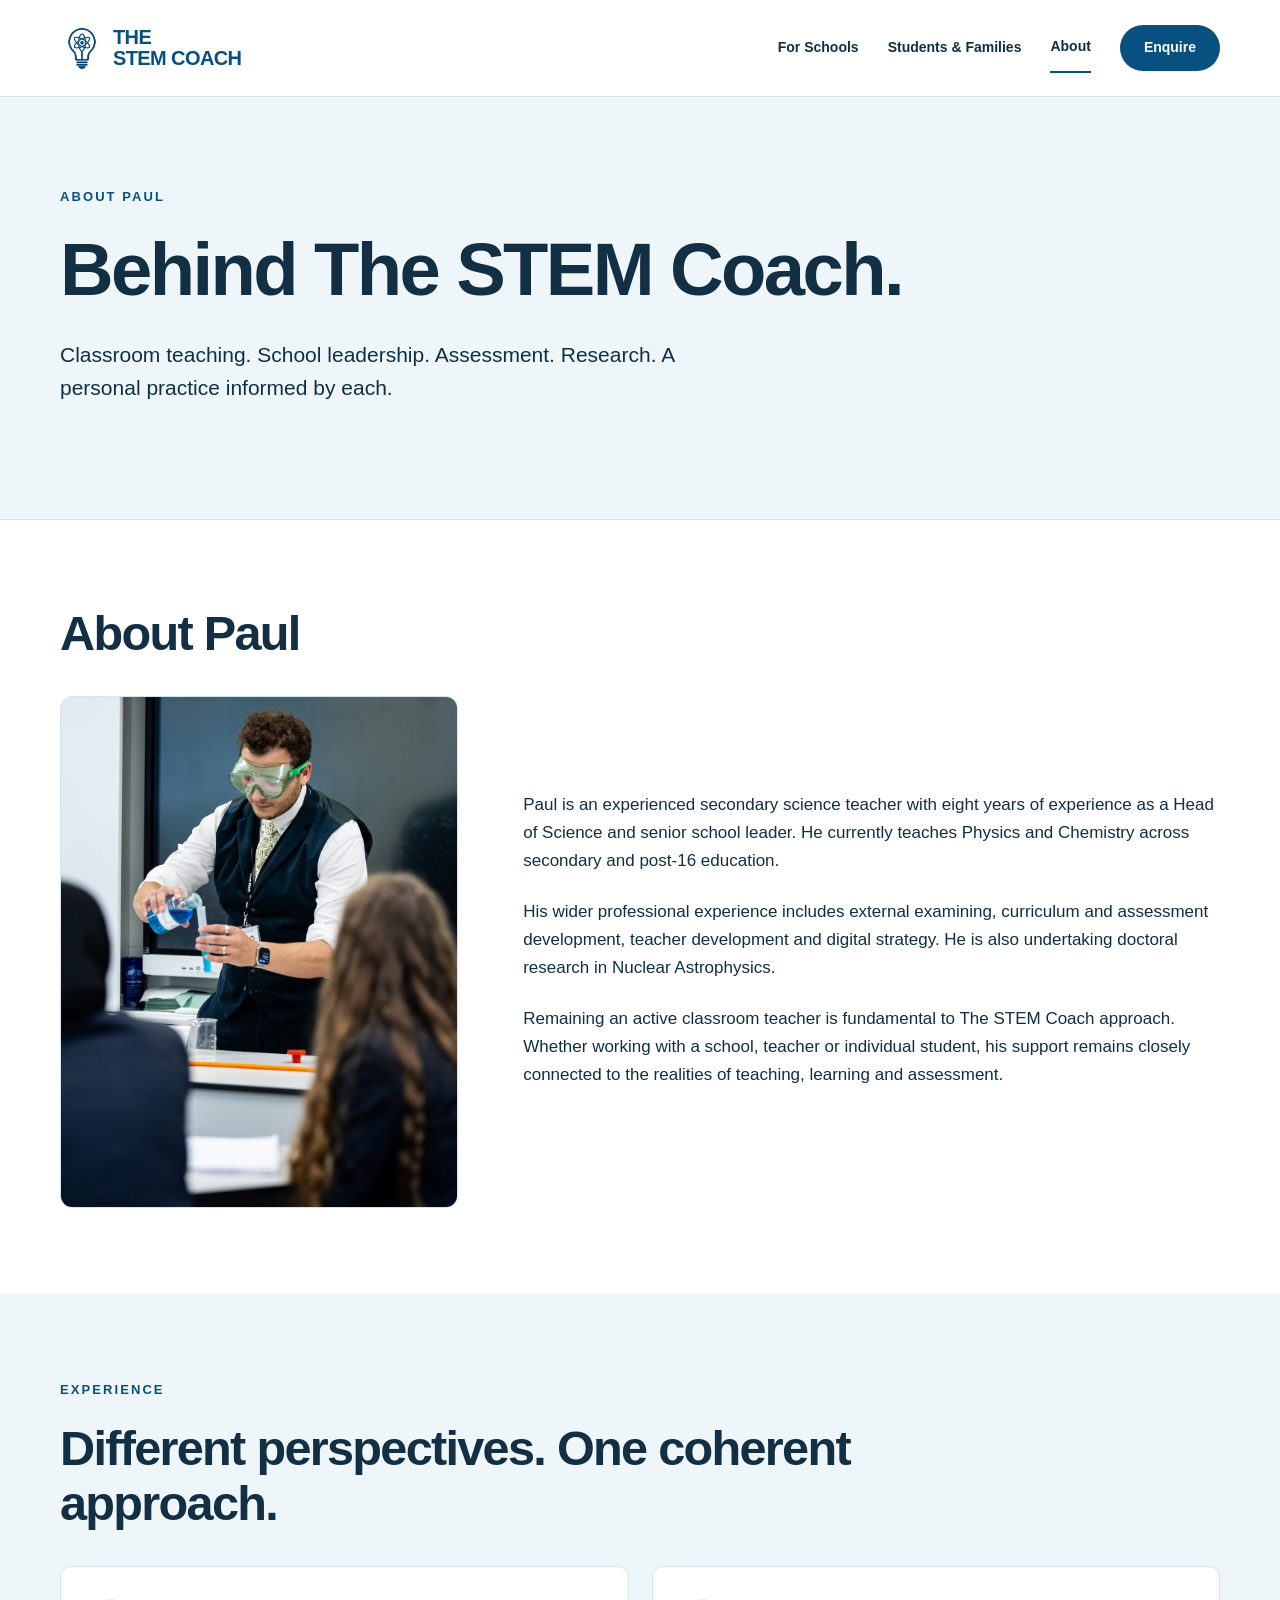
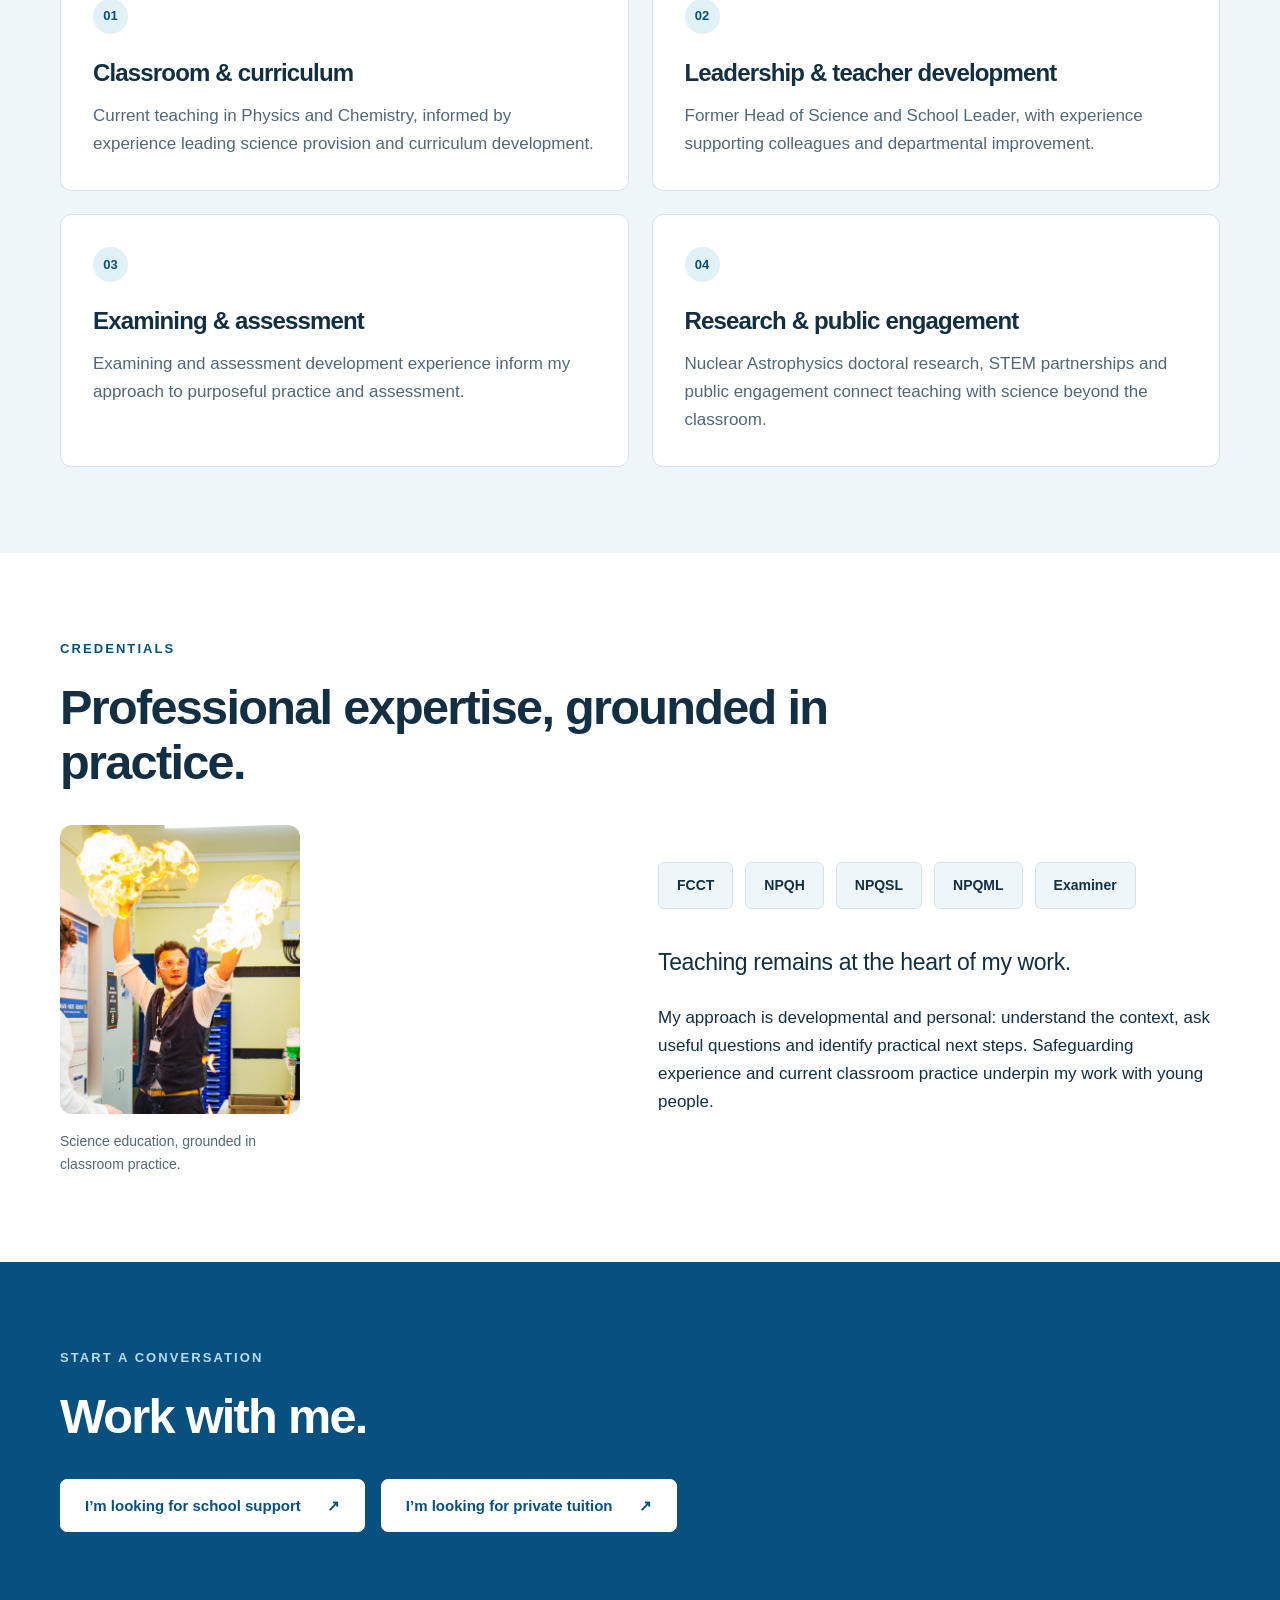
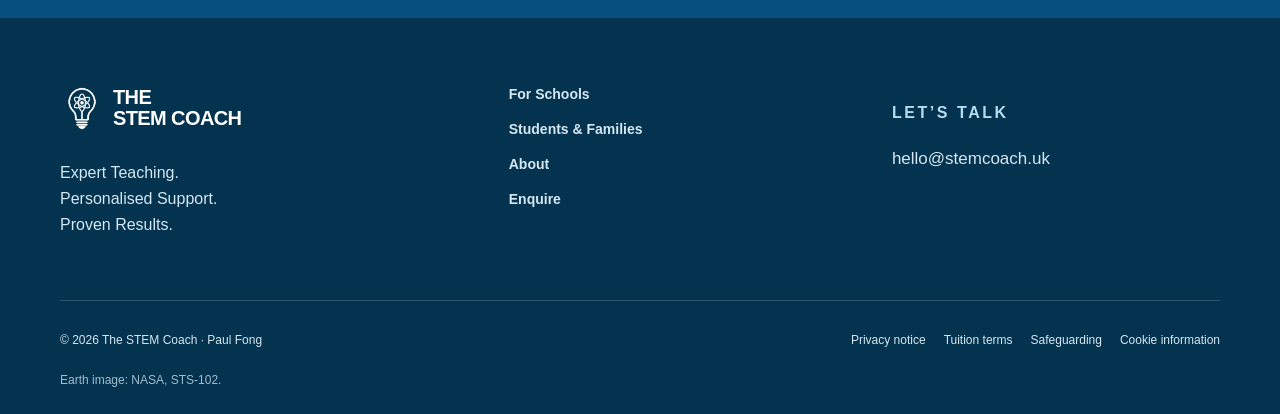
==== commit 721471be: "Add files via upload" ====
--- a/about/index.html
+++ b/about/index.html
@@ -1 +1 @@
-<!doctype html><html lang="en-GB"><head><meta charset="UTF-8"><meta name="viewport" content="width=device-width,initial-scale=1"><title>About Paul Fong | The STEM Coach</title><meta name="description" content="Meet Paul Fong: Physics and Chemistry teacher, former school leader, examiner, NPQH, FCCT and Nuclear Astrophysics doctoral researcher."><meta property="og:title" content="About Paul Fong | The STEM Coach"><meta property="og:description" content="Meet Paul Fong: Physics and Chemistry teacher, former school leader, examiner, NPQH, FCCT and Nuclear Astrophysics doctoral researcher."><meta property="og:type" content="website"><meta property="og:locale" content="en_GB"><link rel="icon" href="/favicon.svg" type="image/svg+xml"><link rel="stylesheet" href="/style.css?v=20261004-1436"><script defer src="/app.js"></script></head><body><a class="skip" href="#main">Skip to content</a><header><div class="wrap nav-wrap"><a class="brand" href="/" aria-label="The STEM Coach home"><img class="brand-mark" src="/stem-coach-logo.png" alt="" width="44" height="60"><span>THE<br>STEM COACH</span></a><button class="menu-toggle" aria-label="Open navigation" aria-expanded="false" aria-controls="main-nav">Menu <span>☰</span></button><nav id="main-nav" aria-label="Main navigation"><a href="/schools" class=" " >For Schools</a><a href="/tuition" class=" " >Students & Families</a><a href="/about" class="active " aria-current=page>About</a><a href="/enquire" class=" nav-cta" >Enquire</a></nav></div></header><main id="main"><section class="hero inner"><div class="wrap"><p class="eyebrow">ABOUT PAUL</p><h1>The person behind<br>The STEM Coach.</h1><p class="lede">Classroom teaching. School leadership. Assessment. Research. A personal practice informed by each.</p><div class="actions"></div></div></section><section class="section "><div class="wrap"><h2>About Paul</h2><div class="bio"><figure class="portrait teaching-photo"><img src="/paul-teaching.jpg" alt="Paul Fong teaching a chemistry practical, pouring a blue solution into a test tube." width="1920" height="1280" loading="lazy"></figure><div><p>Paul is an experienced secondary science teacher with eight years of experience as a Head of Science and senior school leader. He currently teaches Physics and Chemistry across secondary and post-16 education.</p><p>His wider professional experience includes external examining, curriculum and assessment development, teacher development and digital strategy. He is also undertaking doctoral research in Nuclear Astrophysics.</p><p>Remaining an active classroom teacher is fundamental to The STEM Coach approach. Whether working with a school, teacher or individual student, his support remains closely connected to the realities of teaching, learning and assessment.</p><figure class="demonstration-photo" style="max-width:200px;margin-top:28px"><img src="/paul-demonstration.png" alt="Paul Fong wearing safety goggles while leading a classroom flame demonstration." width="980" height="1180" loading="lazy"><figcaption>Science education, grounded in classroom practice.</figcaption></figure></div></div></div></section><section class="section pale"><div class="wrap"><p class="eyebrow">EXPERIENCE</p><h2>Different perspectives. One coherent approach.</h2><div class="grid "><article class="card"><span class="number">01</span><h3>Classroom & curriculum</h3><p>Current teaching in Physics and Chemistry, informed by experience leading science provision and curriculum development.</p></article><article class="card"><span class="number">02</span><h3>Leadership & teacher development</h3><p>Former Head of Science and School Leader, with experience supporting colleagues and departmental improvement.</p></article><article class="card"><span class="number">03</span><h3>Examining & assessment</h3><p>Examining and assessment development experience inform my approach to purposeful practice and assessment.</p></article><article class="card"><span class="number">04</span><h3>Research & public engagement</h3><p>Nuclear Astrophysics doctoral research, STEM partnerships and public engagement connect teaching with science beyond the classroom.</p></article></div></div></section><section class="section "><div class="wrap"><p class="eyebrow">CREDENTIALS</p><h2>Professional expertise, grounded in practice.</h2><div class="credential-strip"><span>FCCT</span><span>NPQH</span><span>NPQSL</span><span>NPQML</span><span>Examiner</span></div><p class="narrow">My approach is developmental and personal: understand the context, ask useful questions and identify practical next steps. Safeguarding experience and current classroom practice underpin my work with young people.</p></div></section><section class="section blue"><div class="wrap"><p class="eyebrow">START A CONVERSATION</p><h2>Work with me.</h2><div class="actions"><a class="button light" href="/enquire?type=school">I’m looking for school support <span aria-hidden="true">↗</span></a><a class="button light" href="/enquire?type=tuition">I’m looking for private tuition <span aria-hidden="true">↗</span></a></div></div></section></main><footer><div class="wrap"><div class="footer-top"><div><a class="brand" href="/" aria-label="The STEM Coach home"><img class="brand-mark" src="/stem-coach-logo.png" alt="" width="44" height="60"><span>THE<br>STEM COACH</span></a><p>Expert Teaching.<br>Personalised Support.<br>Proven Results.</p></div><nav aria-label="Footer navigation"><a href="/schools">For Schools</a><a href="/tuition">Students & Families</a><a href="/about">About</a><a href="/enquire">Enquire</a></nav><div><p class="eyebrow">LET’S TALK</p><a href="mailto:hello@stemcoach.uk">hello@stemcoach.uk</a></div></div><div class="footer-bottom"><span>© 2026 The STEM Coach · Paul Fong</span><div><a href="/privacy">Privacy notice</a><a href="/terms">Tuition terms</a><a href="/safeguarding">Safeguarding</a><a href="/cookies">Cookie information</a></div></div><p class="image-credit">Earth image: NASA, STS-102.</p></div></footer></body></html>+<!doctype html><html lang="en-GB"><head><meta charset="UTF-8"><meta name="viewport" content="width=device-width,initial-scale=1"><title>About Paul Fong | The STEM Coach</title><meta name="description" content="Meet Paul Fong: Physics and Chemistry teacher, former school leader, examiner, NPQH, FCCT and Nuclear Astrophysics doctoral researcher."><meta property="og:title" content="About Paul Fong | The STEM Coach"><meta property="og:description" content="Meet Paul Fong: Physics and Chemistry teacher, former school leader, examiner, NPQH, FCCT and Nuclear Astrophysics doctoral researcher."><meta property="og:type" content="website"><meta property="og:locale" content="en_GB"><link rel="icon" href="/favicon.svg" type="image/svg+xml"><link rel="stylesheet" href="/style.css?v=20261004-1436"><script defer src="/app.js"></script></head><body><a class="skip" href="#main">Skip to content</a><header><div class="wrap nav-wrap"><a class="brand" href="/" aria-label="The STEM Coach home"><img class="brand-mark" src="/stem-coach-logo.png" alt="" width="44" height="60"><span>THE<br>STEM COACH</span></a><button class="menu-toggle" aria-label="Open navigation" aria-expanded="false" aria-controls="main-nav">Menu <span>☰</span></button><nav id="main-nav" aria-label="Main navigation"><a href="/schools" class=" " >For Schools</a><a href="/tuition" class=" " >Students & Families</a><a href="/about" class="active " aria-current=page>About</a><a href="/enquire" class=" nav-cta" >Enquire</a></nav></div></header><main id="main"><section class="hero inner"><div class="wrap"><p class="eyebrow">ABOUT PAUL</p><h1>Behind The STEM Coach.</h1><p class="lede">Classroom teaching. School leadership. Assessment. Research. A personal practice informed by each.</p><div class="actions"></div></div></section><section class="section "><div class="wrap"><h2>About Paul</h2><div class="bio"><figure class="portrait teaching-photo"><img src="/paul-teaching.jpg" alt="Paul Fong teaching a chemistry practical, pouring a blue solution into a test tube." width="1920" height="1280" loading="lazy"></figure><div><p>Paul is an experienced secondary science teacher with eight years of experience as a Head of Science and senior school leader. He currently teaches Physics and Chemistry across secondary and post-16 education.</p><p>His wider professional experience includes external examining, curriculum and assessment development, teacher development and digital strategy. He is also undertaking doctoral research in Nuclear Astrophysics.</p><p>Remaining an active classroom teacher is fundamental to The STEM Coach approach. Whether working with a school, teacher or individual student, his support remains closely connected to the realities of teaching, learning and assessment.</p></div></div></div></section><section class="section pale"><div class="wrap"><p class="eyebrow">EXPERIENCE</p><h2>Different perspectives. One coherent approach.</h2><div class="grid "><article class="card"><span class="number">01</span><h3>Classroom & curriculum</h3><p>Current teaching in Physics and Chemistry, informed by experience leading science provision and curriculum development.</p></article><article class="card"><span class="number">02</span><h3>Leadership & teacher development</h3><p>Former Head of Science and School Leader, with experience supporting colleagues and departmental improvement.</p></article><article class="card"><span class="number">03</span><h3>Examining & assessment</h3><p>Examining and assessment development experience inform my approach to purposeful practice and assessment.</p></article><article class="card"><span class="number">04</span><h3>Research & public engagement</h3><p>Nuclear Astrophysics doctoral research, STEM partnerships and public engagement connect teaching with science beyond the classroom.</p></article></div></div></section><section class="section "><div class="wrap"><p class="eyebrow">CREDENTIALS</p><h2>Professional expertise, grounded in practice.</h2><div class="bio" style="grid-template-columns:repeat(auto-fit,minmax(min(100%,260px),1fr));gap:36px;align-items:center"><figure class="demonstration-photo" style="max-width:240px;margin:0"><img src="/paul-demonstration.png" alt="Paul Fong wearing safety goggles while leading a classroom flame demonstration." width="980" height="1180" loading="lazy"><figcaption>Science education, grounded in classroom practice.</figcaption></figure><div><div class="credential-strip"><span>FCCT</span><span>NPQH</span><span>NPQSL</span><span>NPQML</span><span>Examiner</span></div><p class="large">Teaching remains at the heart of my work.</p><p class="narrow">My approach is developmental and personal: understand the context, ask useful questions and identify practical next steps. Safeguarding experience and current classroom practice underpin my work with young people.</p></div></div></div></section><section class="section blue"><div class="wrap"><p class="eyebrow">START A CONVERSATION</p><h2>Work with me.</h2><div class="actions"><a class="button light" href="/enquire?type=school">I’m looking for school support <span aria-hidden="true">↗</span></a><a class="button light" href="/enquire?type=tuition">I’m looking for private tuition <span aria-hidden="true">↗</span></a></div></div></section></main><footer><div class="wrap"><div class="footer-top"><div><a class="brand" href="/" aria-label="The STEM Coach home"><img class="brand-mark" src="/stem-coach-logo.png" alt="" width="44" height="60"><span>THE<br>STEM COACH</span></a><p>Expert Teaching.<br>Personalised Support.<br>Proven Results.</p></div><nav aria-label="Footer navigation"><a href="/schools">For Schools</a><a href="/tuition">Students & Families</a><a href="/about">About</a><a href="/enquire">Enquire</a></nav><div><p class="eyebrow">LET’S TALK</p><a href="mailto:hello@stemcoach.uk">hello@stemcoach.uk</a></div></div><div class="footer-bottom"><span>© 2026 The STEM Coach · Paul Fong</span><div><a href="/privacy">Privacy notice</a><a href="/terms">Tuition terms</a><a href="/safeguarding">Safeguarding</a><a href="/cookies">Cookie information</a></div></div><p class="image-credit">Earth image: NASA, STS-102.</p></div></footer></body></html>
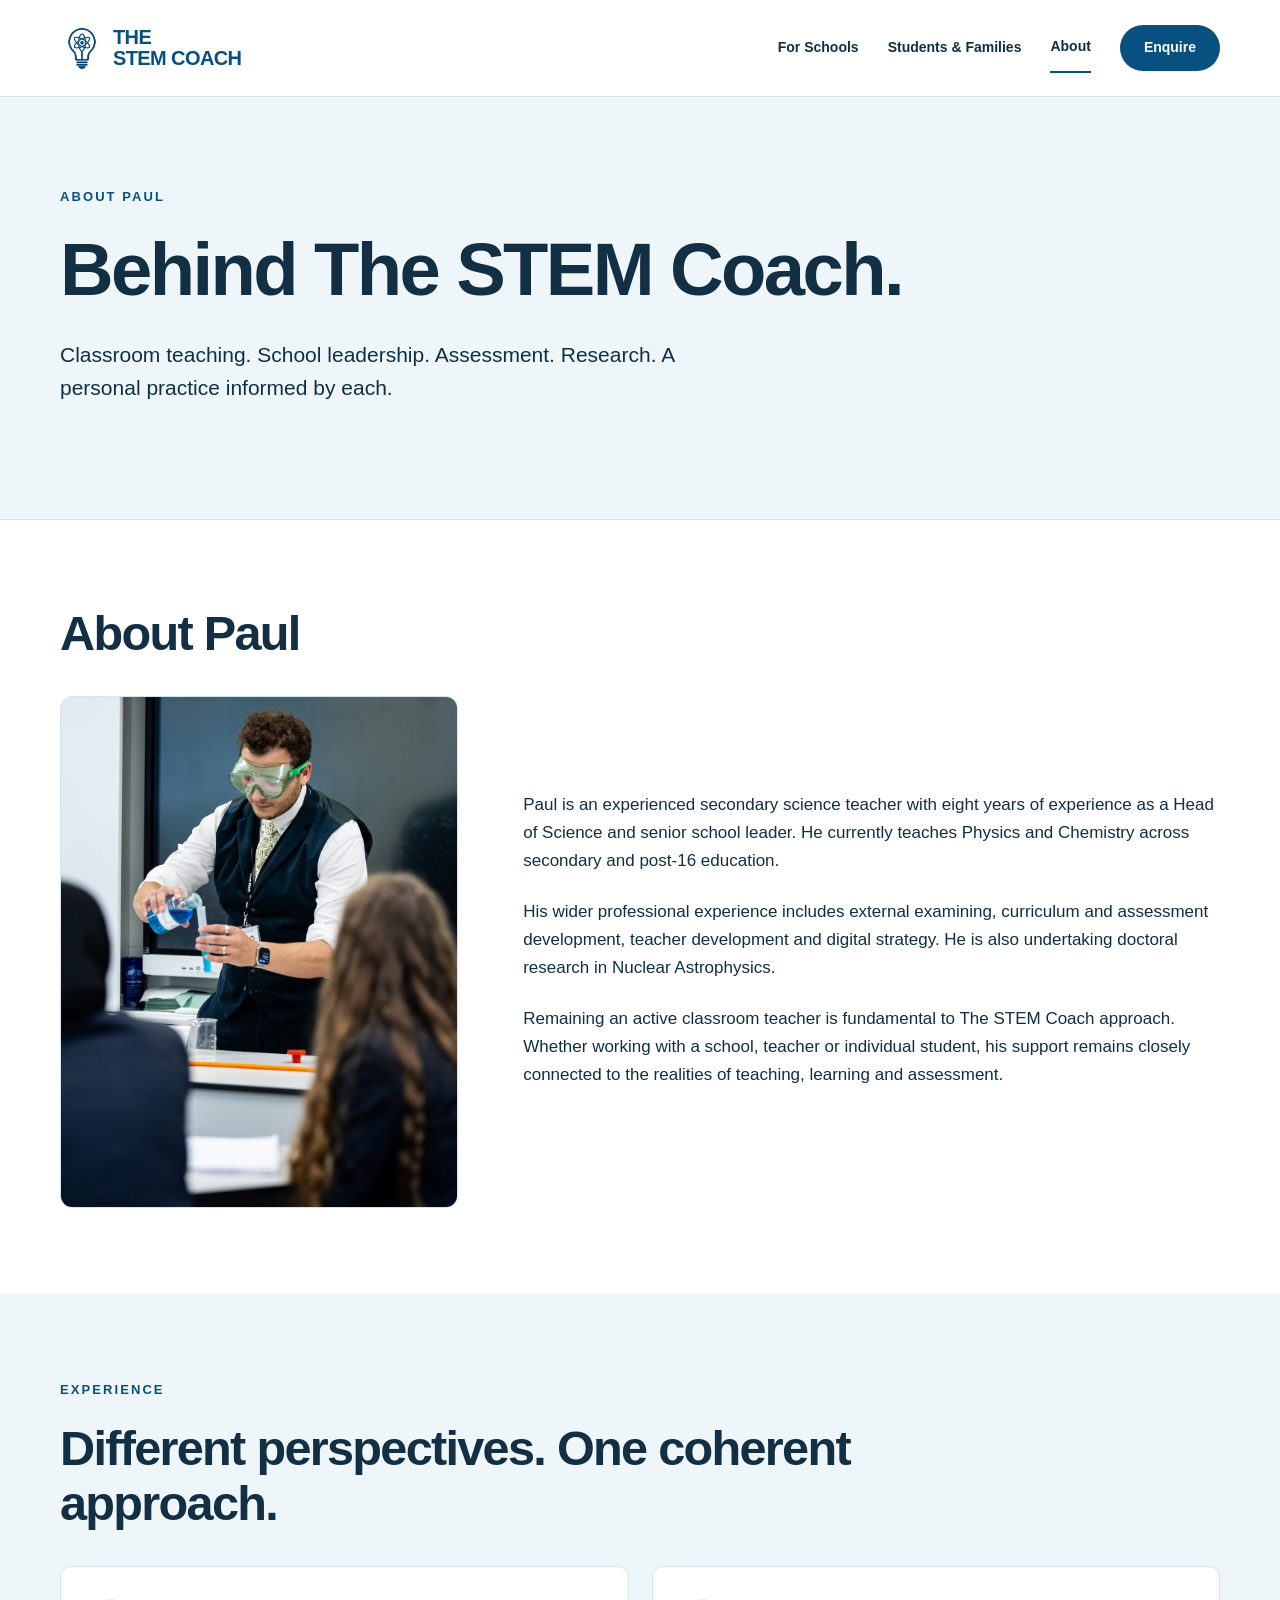
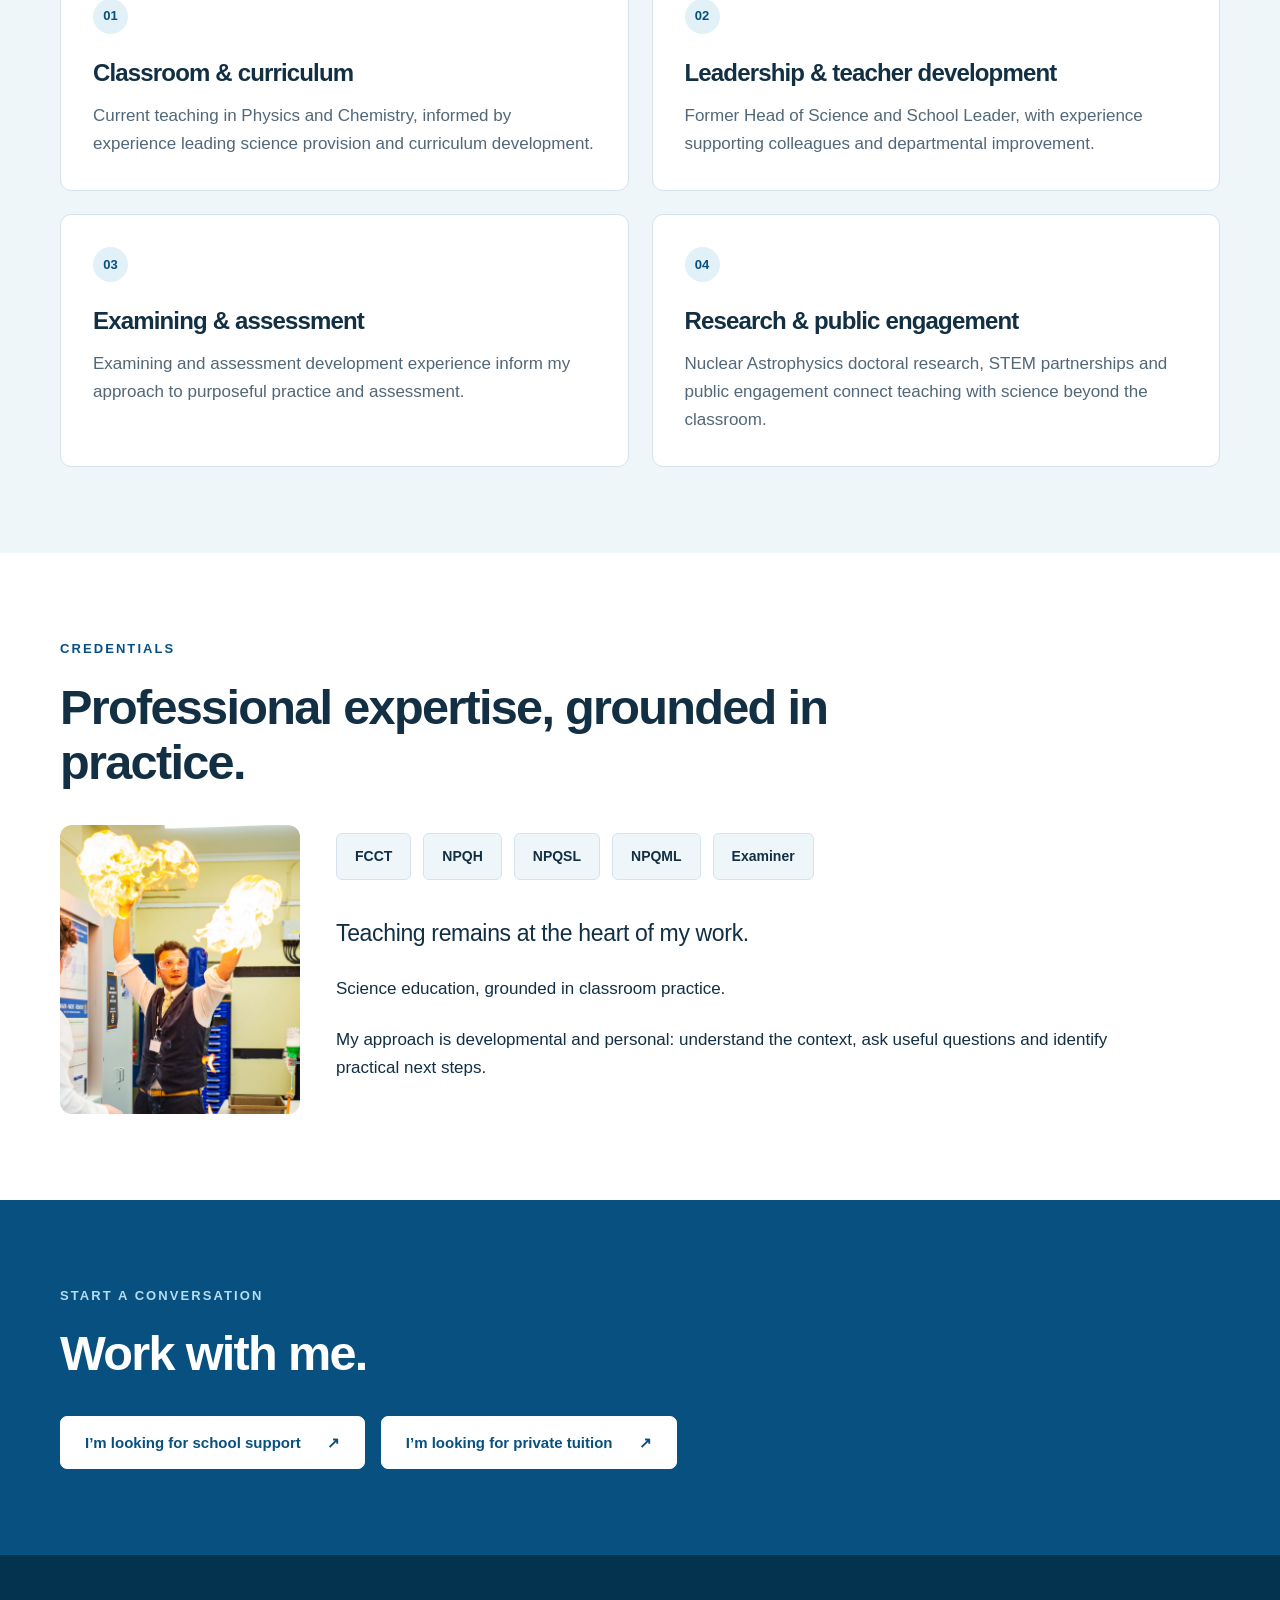
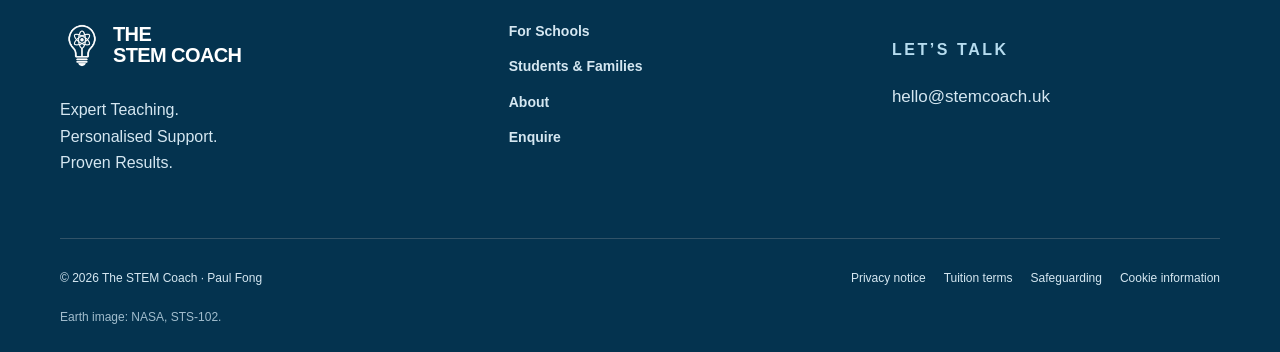
==== commit 7b9784f1: "Add files via upload" ====
--- a/about/index.html
+++ b/about/index.html
@@ -1 +1 @@
-<!doctype html><html lang="en-GB"><head><meta charset="UTF-8"><meta name="viewport" content="width=device-width,initial-scale=1"><title>About Paul Fong | The STEM Coach</title><meta name="description" content="Meet Paul Fong: Physics and Chemistry teacher, former school leader, examiner, NPQH, FCCT and Nuclear Astrophysics doctoral researcher."><meta property="og:title" content="About Paul Fong | The STEM Coach"><meta property="og:description" content="Meet Paul Fong: Physics and Chemistry teacher, former school leader, examiner, NPQH, FCCT and Nuclear Astrophysics doctoral researcher."><meta property="og:type" content="website"><meta property="og:locale" content="en_GB"><link rel="icon" href="/favicon.svg" type="image/svg+xml"><link rel="stylesheet" href="/style.css?v=20261004-1436"><script defer src="/app.js"></script></head><body><a class="skip" href="#main">Skip to content</a><header><div class="wrap nav-wrap"><a class="brand" href="/" aria-label="The STEM Coach home"><img class="brand-mark" src="/stem-coach-logo.png" alt="" width="44" height="60"><span>THE<br>STEM COACH</span></a><button class="menu-toggle" aria-label="Open navigation" aria-expanded="false" aria-controls="main-nav">Menu <span>☰</span></button><nav id="main-nav" aria-label="Main navigation"><a href="/schools" class=" " >For Schools</a><a href="/tuition" class=" " >Students & Families</a><a href="/about" class="active " aria-current=page>About</a><a href="/enquire" class=" nav-cta" >Enquire</a></nav></div></header><main id="main"><section class="hero inner"><div class="wrap"><p class="eyebrow">ABOUT PAUL</p><h1>Behind The STEM Coach.</h1><p class="lede">Classroom teaching. School leadership. Assessment. Research. A personal practice informed by each.</p><div class="actions"></div></div></section><section class="section "><div class="wrap"><h2>About Paul</h2><div class="bio"><figure class="portrait teaching-photo"><img src="/paul-teaching.jpg" alt="Paul Fong teaching a chemistry practical, pouring a blue solution into a test tube." width="1920" height="1280" loading="lazy"></figure><div><p>Paul is an experienced secondary science teacher with eight years of experience as a Head of Science and senior school leader. He currently teaches Physics and Chemistry across secondary and post-16 education.</p><p>His wider professional experience includes external examining, curriculum and assessment development, teacher development and digital strategy. He is also undertaking doctoral research in Nuclear Astrophysics.</p><p>Remaining an active classroom teacher is fundamental to The STEM Coach approach. Whether working with a school, teacher or individual student, his support remains closely connected to the realities of teaching, learning and assessment.</p></div></div></div></section><section class="section pale"><div class="wrap"><p class="eyebrow">EXPERIENCE</p><h2>Different perspectives. One coherent approach.</h2><div class="grid "><article class="card"><span class="number">01</span><h3>Classroom & curriculum</h3><p>Current teaching in Physics and Chemistry, informed by experience leading science provision and curriculum development.</p></article><article class="card"><span class="number">02</span><h3>Leadership & teacher development</h3><p>Former Head of Science and School Leader, with experience supporting colleagues and departmental improvement.</p></article><article class="card"><span class="number">03</span><h3>Examining & assessment</h3><p>Examining and assessment development experience inform my approach to purposeful practice and assessment.</p></article><article class="card"><span class="number">04</span><h3>Research & public engagement</h3><p>Nuclear Astrophysics doctoral research, STEM partnerships and public engagement connect teaching with science beyond the classroom.</p></article></div></div></section><section class="section "><div class="wrap"><p class="eyebrow">CREDENTIALS</p><h2>Professional expertise, grounded in practice.</h2><div class="bio" style="grid-template-columns:repeat(auto-fit,minmax(min(100%,260px),1fr));gap:36px;align-items:center"><figure class="demonstration-photo" style="max-width:240px;margin:0"><img src="/paul-demonstration.png" alt="Paul Fong wearing safety goggles while leading a classroom flame demonstration." width="980" height="1180" loading="lazy"><figcaption>Science education, grounded in classroom practice.</figcaption></figure><div><div class="credential-strip"><span>FCCT</span><span>NPQH</span><span>NPQSL</span><span>NPQML</span><span>Examiner</span></div><p class="large">Teaching remains at the heart of my work.</p><p class="narrow">My approach is developmental and personal: understand the context, ask useful questions and identify practical next steps. Safeguarding experience and current classroom practice underpin my work with young people.</p></div></div></div></section><section class="section blue"><div class="wrap"><p class="eyebrow">START A CONVERSATION</p><h2>Work with me.</h2><div class="actions"><a class="button light" href="/enquire?type=school">I’m looking for school support <span aria-hidden="true">↗</span></a><a class="button light" href="/enquire?type=tuition">I’m looking for private tuition <span aria-hidden="true">↗</span></a></div></div></section></main><footer><div class="wrap"><div class="footer-top"><div><a class="brand" href="/" aria-label="The STEM Coach home"><img class="brand-mark" src="/stem-coach-logo.png" alt="" width="44" height="60"><span>THE<br>STEM COACH</span></a><p>Expert Teaching.<br>Personalised Support.<br>Proven Results.</p></div><nav aria-label="Footer navigation"><a href="/schools">For Schools</a><a href="/tuition">Students & Families</a><a href="/about">About</a><a href="/enquire">Enquire</a></nav><div><p class="eyebrow">LET’S TALK</p><a href="mailto:hello@stemcoach.uk">hello@stemcoach.uk</a></div></div><div class="footer-bottom"><span>© 2026 The STEM Coach · Paul Fong</span><div><a href="/privacy">Privacy notice</a><a href="/terms">Tuition terms</a><a href="/safeguarding">Safeguarding</a><a href="/cookies">Cookie information</a></div></div><p class="image-credit">Earth image: NASA, STS-102.</p></div></footer></body></html>+<!doctype html><html lang="en-GB"><head><meta charset="UTF-8"><meta name="viewport" content="width=device-width,initial-scale=1"><title>About Paul Fong | The STEM Coach</title><meta name="description" content="Meet Paul Fong: Physics and Chemistry teacher, former school leader, examiner, NPQH, FCCT and Nuclear Astrophysics doctoral researcher."><meta property="og:title" content="About Paul Fong | The STEM Coach"><meta property="og:description" content="Meet Paul Fong: Physics and Chemistry teacher, former school leader, examiner, NPQH, FCCT and Nuclear Astrophysics doctoral researcher."><meta property="og:type" content="website"><meta property="og:locale" content="en_GB"><link rel="icon" href="/favicon.svg" type="image/svg+xml"><link rel="stylesheet" href="/style.css?v=20261004-1436"><script defer src="/app.js"></script></head><body><a class="skip" href="#main">Skip to content</a><header><div class="wrap nav-wrap"><a class="brand" href="/" aria-label="The STEM Coach home"><img class="brand-mark" src="/stem-coach-logo.png" alt="" width="44" height="60"><span>THE<br>STEM COACH</span></a><button class="menu-toggle" aria-label="Open navigation" aria-expanded="false" aria-controls="main-nav">Menu <span>☰</span></button><nav id="main-nav" aria-label="Main navigation"><a href="/schools" class=" " >For Schools</a><a href="/tuition" class=" " >Students & Families</a><a href="/about" class="active " aria-current=page>About</a><a href="/enquire" class=" nav-cta" >Enquire</a></nav></div></header><main id="main"><section class="hero inner"><div class="wrap"><p class="eyebrow">ABOUT PAUL</p><h1>Behind The STEM Coach.</h1><p class="lede">Classroom teaching. School leadership. Assessment. Research. A personal practice informed by each.</p><div class="actions"></div></div></section><section class="section "><div class="wrap"><h2>About Paul</h2><div class="bio"><figure class="portrait teaching-photo"><img src="/paul-teaching.jpg" alt="Paul Fong teaching a chemistry practical, pouring a blue solution into a test tube." width="1920" height="1280" loading="lazy"></figure><div><p>Paul is an experienced secondary science teacher with eight years of experience as a Head of Science and senior school leader. He currently teaches Physics and Chemistry across secondary and post-16 education.</p><p>His wider professional experience includes external examining, curriculum and assessment development, teacher development and digital strategy. He is also undertaking doctoral research in Nuclear Astrophysics.</p><p>Remaining an active classroom teacher is fundamental to The STEM Coach approach. Whether working with a school, teacher or individual student, his support remains closely connected to the realities of teaching, learning and assessment.</p></div></div></div></section><section class="section pale"><div class="wrap"><p class="eyebrow">EXPERIENCE</p><h2>Different perspectives. One coherent approach.</h2><div class="grid "><article class="card"><span class="number">01</span><h3>Classroom & curriculum</h3><p>Current teaching in Physics and Chemistry, informed by experience leading science provision and curriculum development.</p></article><article class="card"><span class="number">02</span><h3>Leadership & teacher development</h3><p>Former Head of Science and School Leader, with experience supporting colleagues and departmental improvement.</p></article><article class="card"><span class="number">03</span><h3>Examining & assessment</h3><p>Examining and assessment development experience inform my approach to purposeful practice and assessment.</p></article><article class="card"><span class="number">04</span><h3>Research & public engagement</h3><p>Nuclear Astrophysics doctoral research, STEM partnerships and public engagement connect teaching with science beyond the classroom.</p></article></div></div></section><section class="section "><div class="wrap"><p class="eyebrow">CREDENTIALS</p><h2>Professional expertise, grounded in practice.</h2><div class="bio" style="display:flex;flex-wrap:wrap;gap:36px;align-items:center"><figure class="demonstration-photo" style="width:240px;max-width:100%;flex:0 1 240px;margin:0"><img src="/paul-demonstration.png" alt="Paul Fong wearing safety goggles while leading a classroom flame demonstration." width="980" height="1180" loading="lazy"></figure><div style="flex:1 1 320px;min-width:0"><div class="credential-strip"><span>FCCT</span><span>NPQH</span><span>NPQSL</span><span>NPQML</span><span>Examiner</span></div><p class="large">Teaching remains at the heart of my work.</p><p>Science education, grounded in classroom practice.</p><p class="narrow">My approach is developmental and personal: understand the context, ask useful questions and identify practical next steps.</p></div></div></div></section><section class="section blue"><div class="wrap"><p class="eyebrow">START A CONVERSATION</p><h2>Work with me.</h2><div class="actions"><a class="button light" href="/enquire?type=school">I’m looking for school support <span aria-hidden="true">↗</span></a><a class="button light" href="/enquire?type=tuition">I’m looking for private tuition <span aria-hidden="true">↗</span></a></div></div></section></main><footer><div class="wrap"><div class="footer-top"><div><a class="brand" href="/" aria-label="The STEM Coach home"><img class="brand-mark" src="/stem-coach-logo.png" alt="" width="44" height="60"><span>THE<br>STEM COACH</span></a><p>Expert Teaching.<br>Personalised Support.<br>Proven Results.</p></div><nav aria-label="Footer navigation"><a href="/schools">For Schools</a><a href="/tuition">Students & Families</a><a href="/about">About</a><a href="/enquire">Enquire</a></nav><div><p class="eyebrow">LET’S TALK</p><a href="mailto:hello@stemcoach.uk">hello@stemcoach.uk</a></div></div><div class="footer-bottom"><span>© 2026 The STEM Coach · Paul Fong</span><div><a href="/privacy">Privacy notice</a><a href="/terms">Tuition terms</a><a href="/safeguarding">Safeguarding</a><a href="/cookies">Cookie information</a></div></div><p class="image-credit">Earth image: NASA, STS-102.</p></div></footer></body></html>
